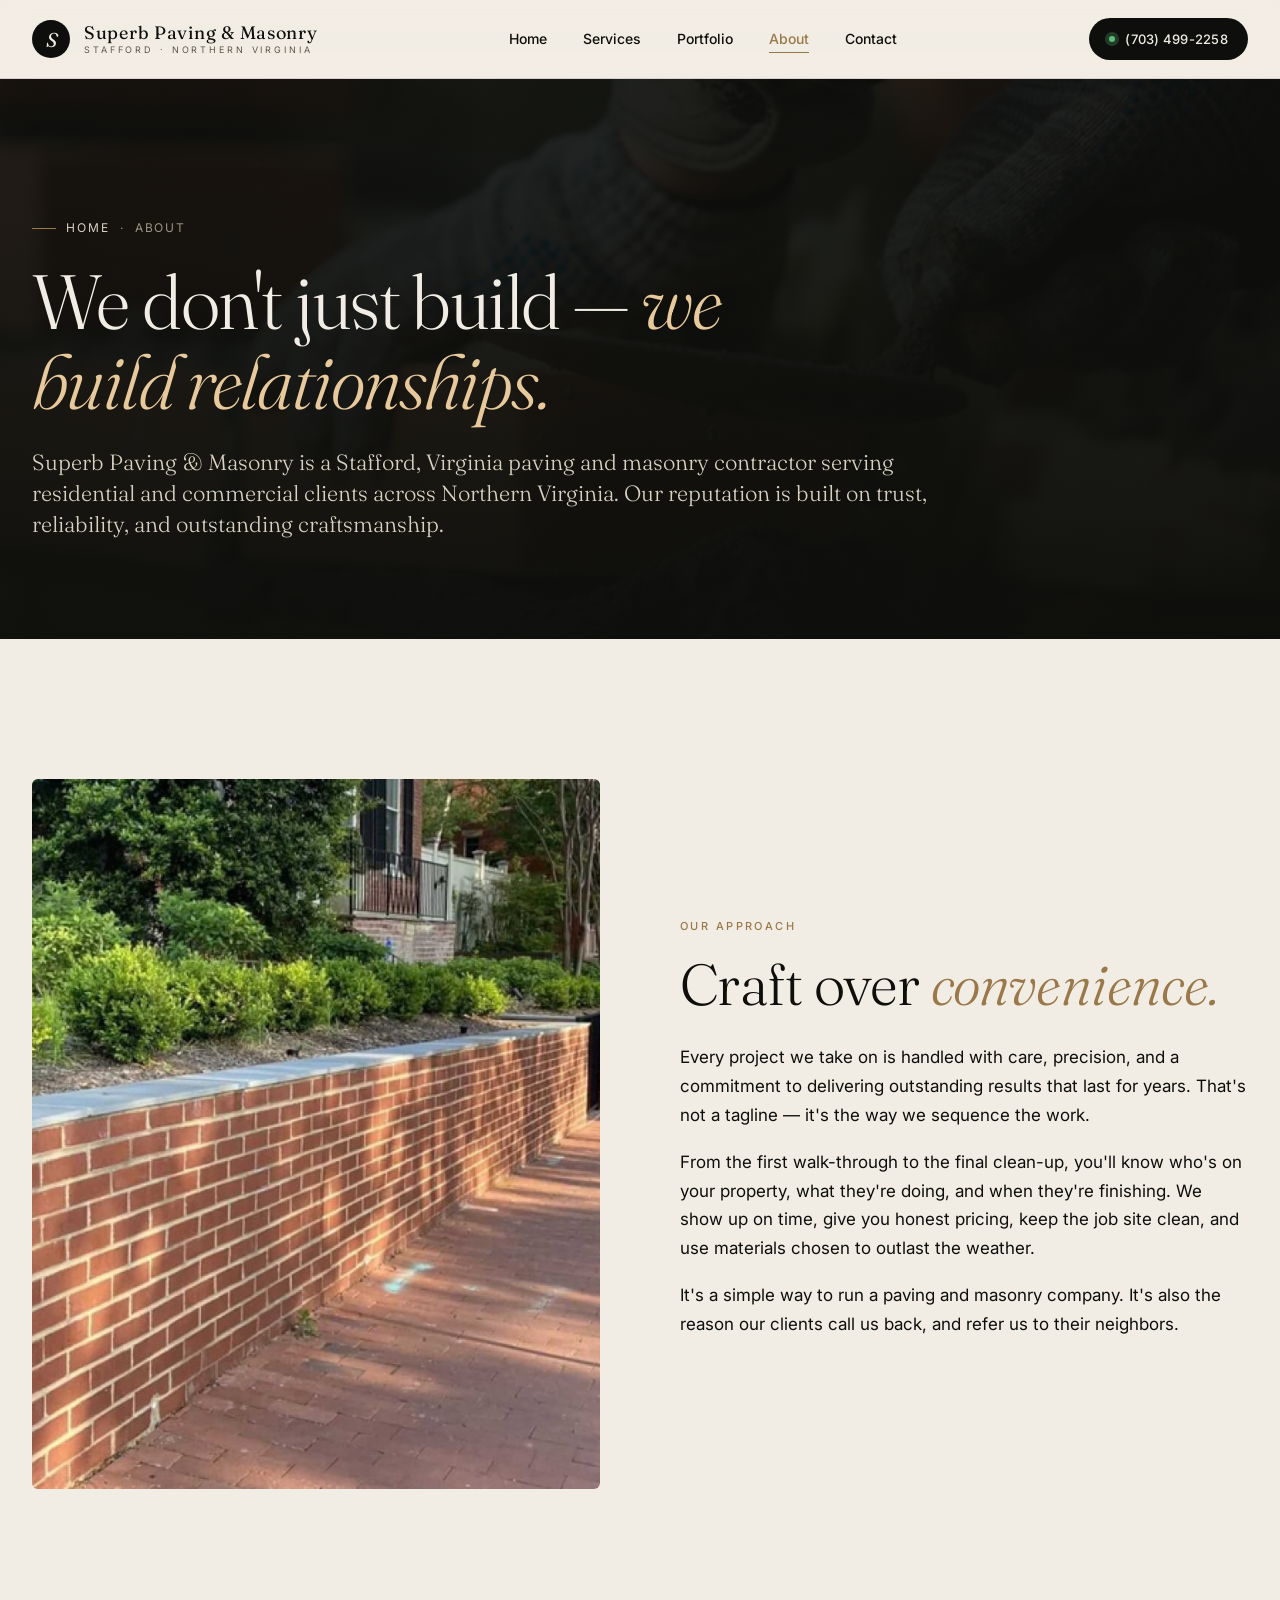
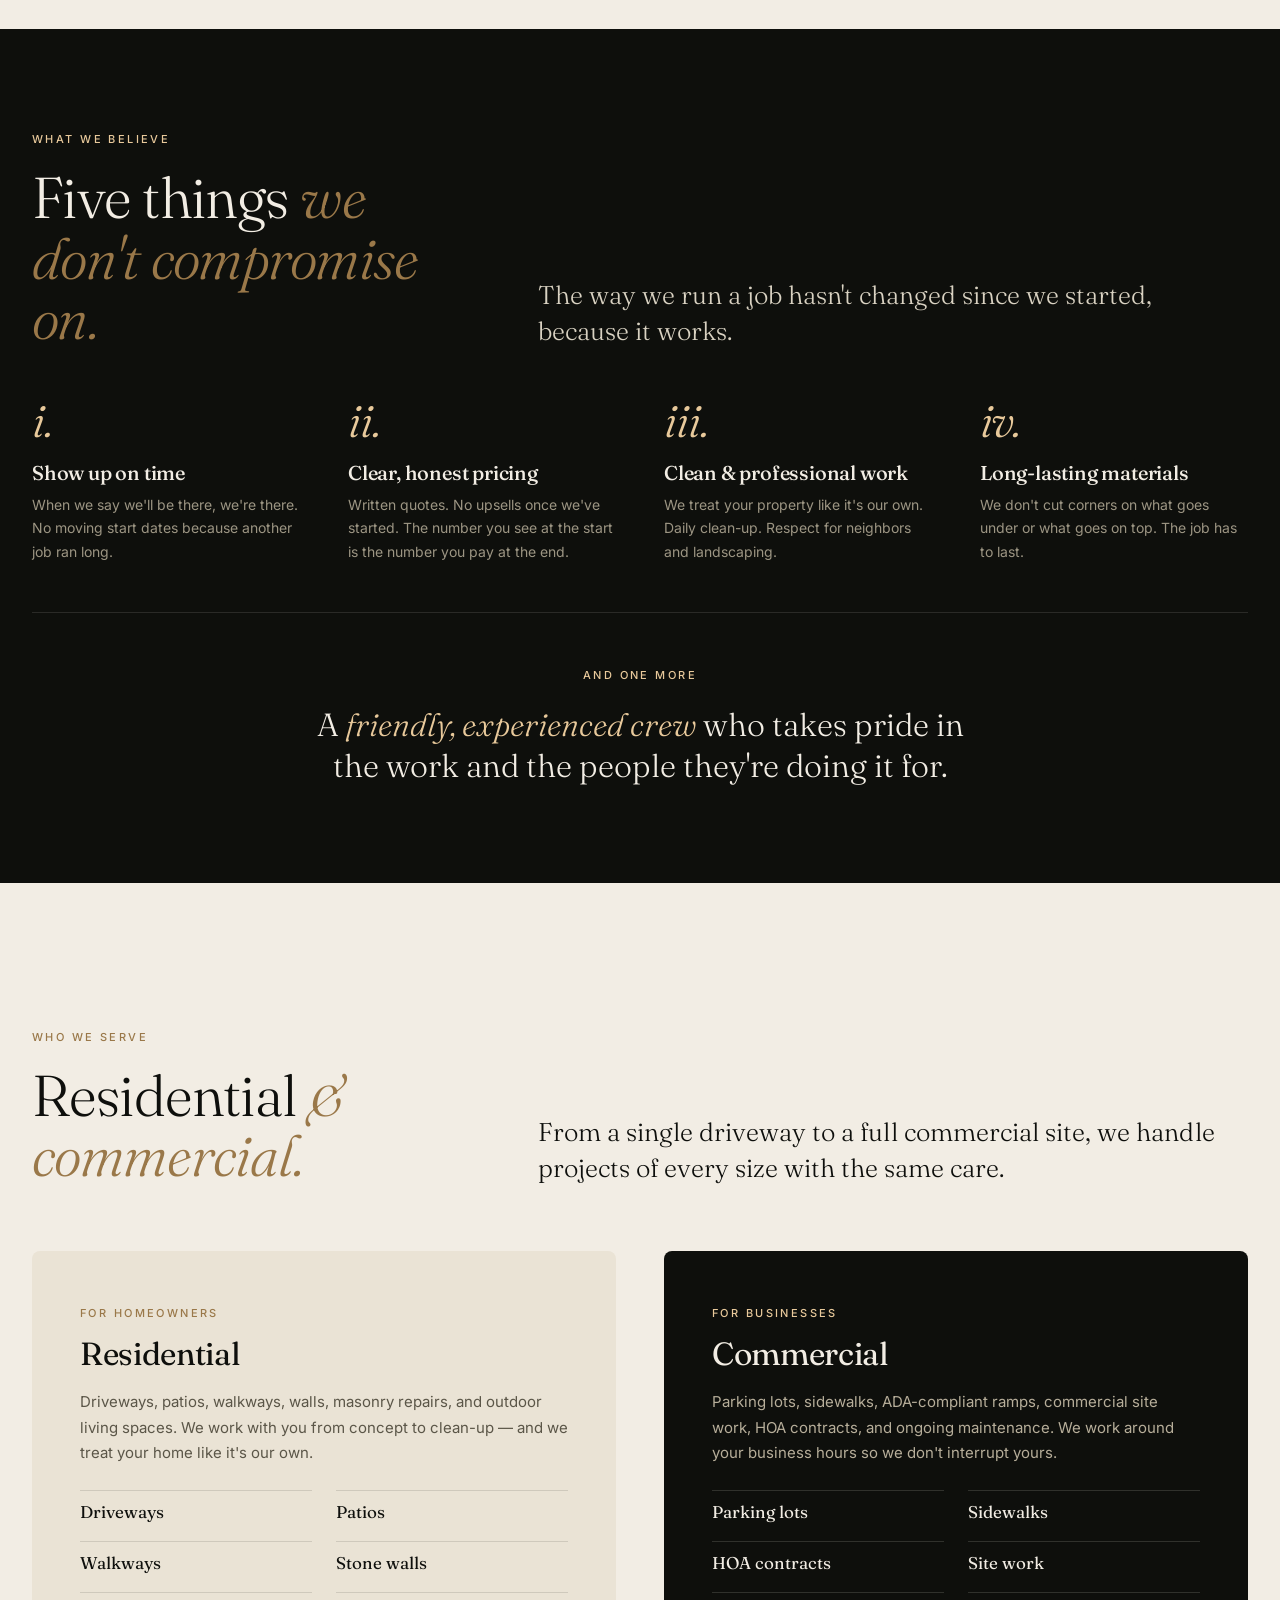
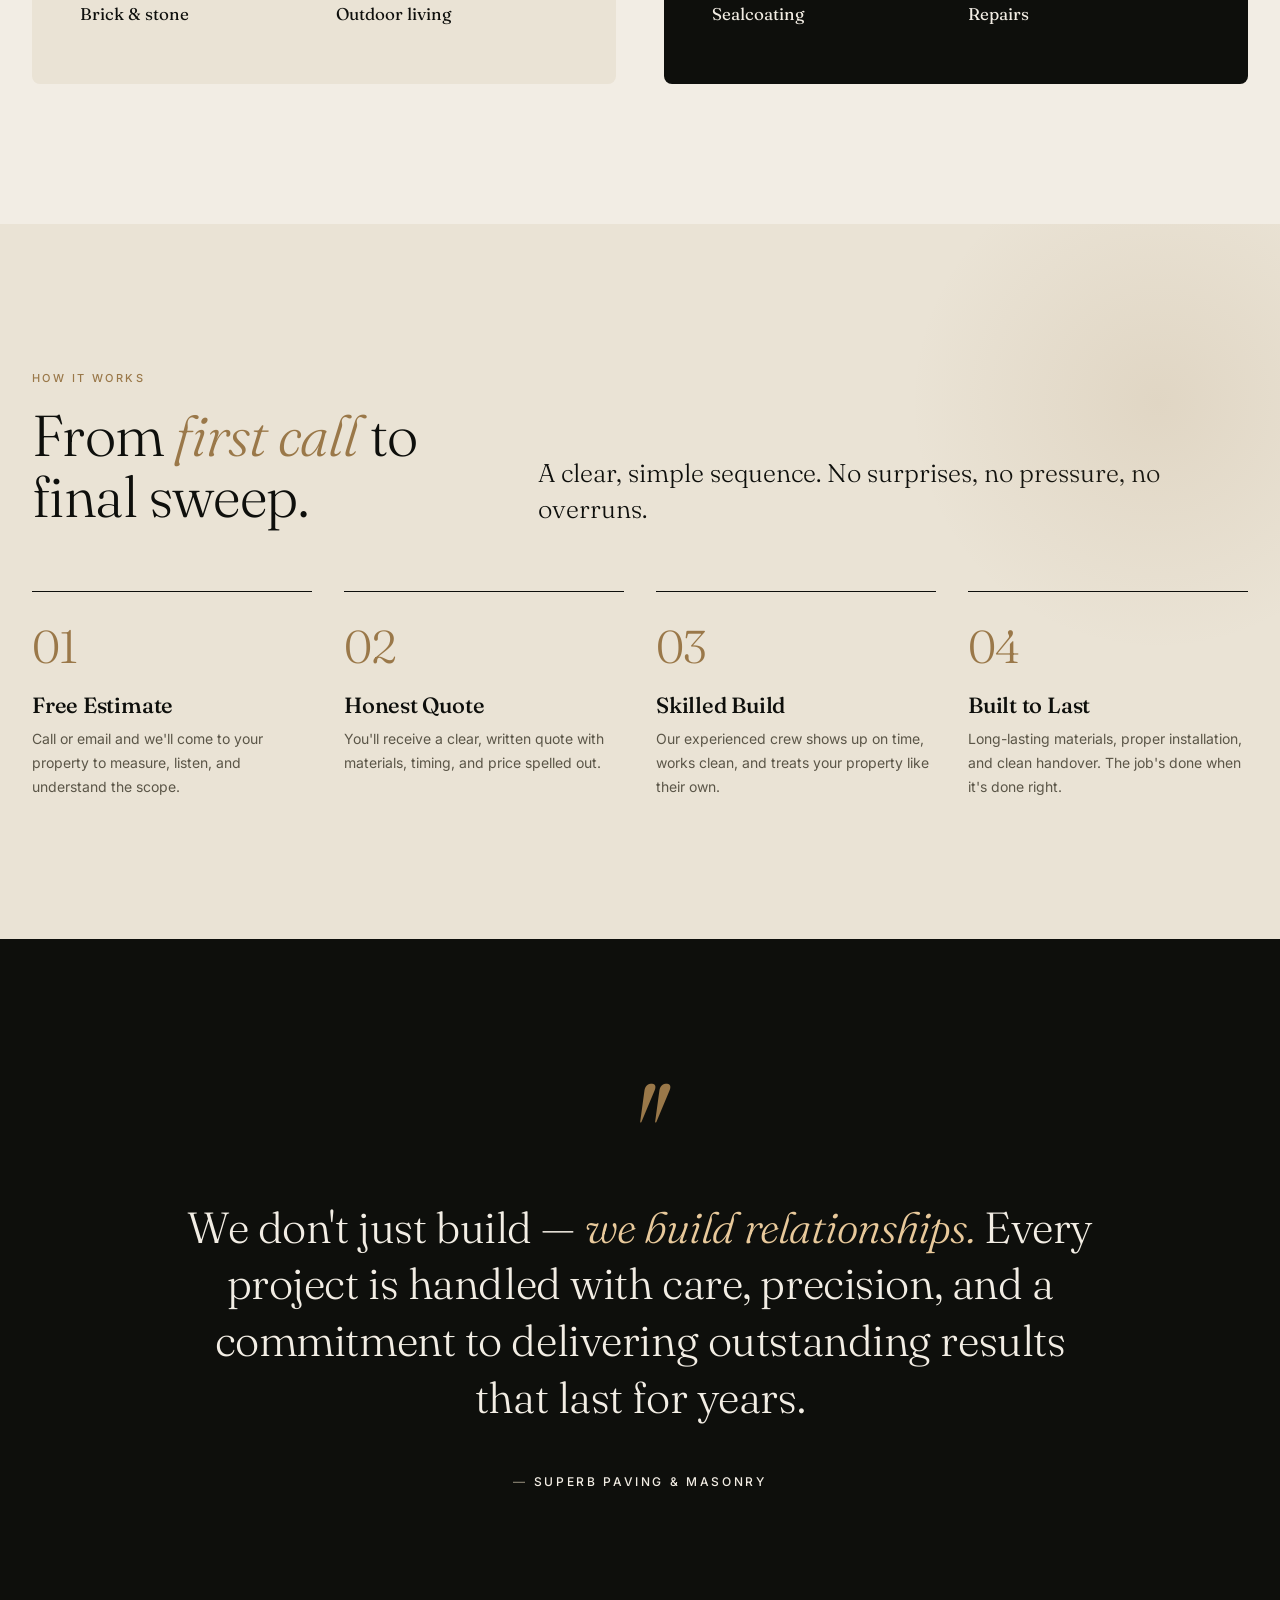
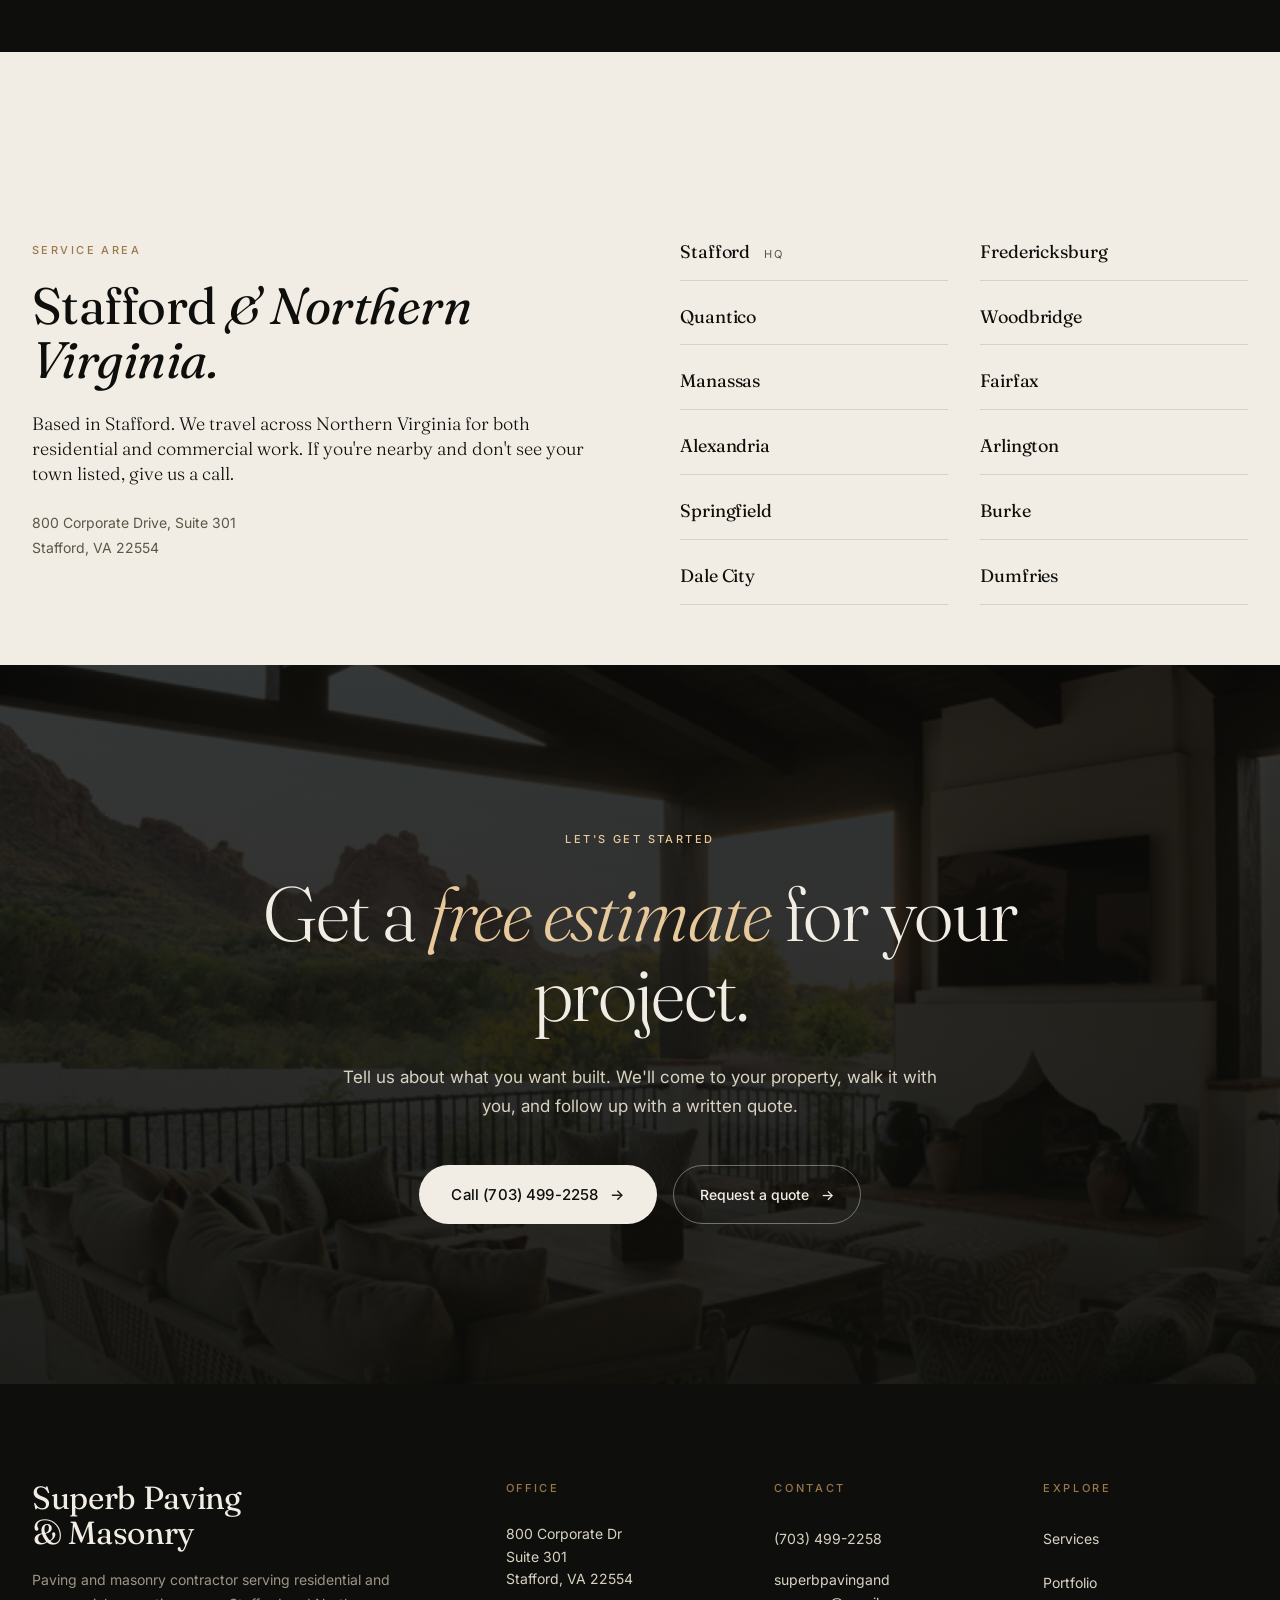
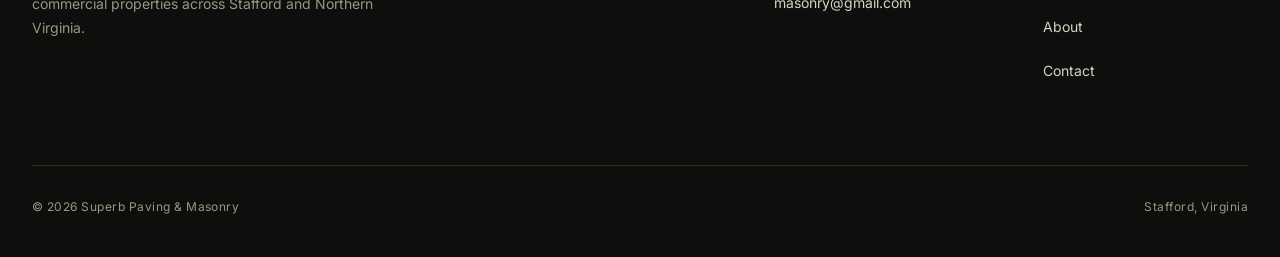
==== about.html @ 519ac2e6 "Initial commit: full Superb Paving & Masonry website Five-page static site for paving and masonry co" ====
<!doctype html>
<html lang="en">
<head>
<meta charset="utf-8" />
<meta name="viewport" content="width=device-width,initial-scale=1" />
<title>About Superb Paving & Masonry | Stafford, VA Contractor</title>
<meta name="description" content="Stafford, Virginia paving and masonry contractor. Family-friendly crew, honest pricing, lasting materials. Serving residential and commercial clients across Northern VA." />
<link rel="preconnect" href="https://fonts.googleapis.com">
<link rel="preconnect" href="https://fonts.gstatic.com" crossorigin>
<link href="https://fonts.googleapis.com/css2?family=Fraunces:opsz,wght@9..144,300;9..144,400;9..144,500;9..144,600;9..144,700&family=Inter:wght@300;400;500;600&display=swap" rel="stylesheet">
<link rel="stylesheet" href="styles.css">
<link rel="canonical" href="https://www.superbpavingmasonry.com/about.html">
<meta property="og:site_name" content="Superb Paving & Masonry">
<meta property="og:locale" content="en_US">
<meta property="og:url" content="https://www.superbpavingmasonry.com/about.html">
<meta property="og:image" content="https://www.superbpavingmasonry.com/img/serv_0003.jpg">
<meta name="twitter:card" content="summary_large_image">
<meta name="twitter:title" content="About Superb Paving & Masonry | Stafford, VA Contractor">
<meta name="twitter:description" content="Stafford, Virginia paving and masonry contractor. Family-friendly crew, honest pricing, lasting materials. Serving residential and commercial clients across Northern VA.">
<meta name="twitter:image" content="https://www.superbpavingmasonry.com/img/serv_0003.jpg">
<meta name="theme-color" content="#0E0F0C">
<meta name="geo.region" content="US-VA">
<meta name="geo.placename" content="Stafford">
<meta name="geo.position" content="38.4221;-77.4083">
<meta name="ICBM" content="38.4221, -77.4083">
<link rel="icon" type="image/svg+xml" href="favicon.svg">
<link rel="apple-touch-icon" href="apple-touch-icon.png">
<script type="application/ld+json">
{
  "@context": "https://schema.org",
  "@type": "GeneralContractor",
  "@id": "https://www.superbpavingmasonry.com/#business",
  "name": "Superb Paving & Masonry",
  "alternateName": "Superb Paving and Masonry",
  "description": "Paving and masonry contractor serving residential and commercial properties across Stafford and Northern Virginia. Specializing in driveways, patios, walkways, brick and stone work, retaining walls, and concrete.",
  "url": "https://www.superbpavingmasonry.com/",
  "telephone": "+1-703-499-2258",
  "email": "superbpavingandmasonry@gmail.com",
  "image": "https://www.superbpavingmasonry.com/img/home.jpg",
  "priceRange": "$$",
  "address": {
    "@type": "PostalAddress",
    "streetAddress": "800 Corporate Drive, Suite 301",
    "addressLocality": "Stafford",
    "addressRegion": "VA",
    "postalCode": "22554",
    "addressCountry": "US"
  },
  "geo": {
    "@type": "GeoCoordinates",
    "latitude": 38.4221,
    "longitude": -77.4083
  },
  "areaServed": [
    {"@type":"City","name":"Stafford","containedInPlace":{"@type":"State","name":"Virginia"}},
    {"@type":"City","name":"Fredericksburg","containedInPlace":{"@type":"State","name":"Virginia"}},
    {"@type":"City","name":"Quantico","containedInPlace":{"@type":"State","name":"Virginia"}},
    {"@type":"City","name":"Woodbridge","containedInPlace":{"@type":"State","name":"Virginia"}},
    {"@type":"City","name":"Manassas","containedInPlace":{"@type":"State","name":"Virginia"}},
    {"@type":"City","name":"Fairfax","containedInPlace":{"@type":"State","name":"Virginia"}},
    {"@type":"City","name":"Alexandria","containedInPlace":{"@type":"State","name":"Virginia"}},
    {"@type":"City","name":"Arlington","containedInPlace":{"@type":"State","name":"Virginia"}},
    {"@type":"City","name":"Springfield","containedInPlace":{"@type":"State","name":"Virginia"}},
    {"@type":"City","name":"Burke","containedInPlace":{"@type":"State","name":"Virginia"}},
    {"@type":"City","name":"Dale City","containedInPlace":{"@type":"State","name":"Virginia"}},
    {"@type":"City","name":"Dumfries","containedInPlace":{"@type":"State","name":"Virginia"}}
  ],
  "openingHoursSpecification": [
    {"@type":"OpeningHoursSpecification","dayOfWeek":["Monday","Tuesday","Wednesday","Thursday","Friday"],"opens":"08:00","closes":"18:00"},
    {"@type":"OpeningHoursSpecification","dayOfWeek":"Saturday","opens":"09:00","closes":"15:00","description":"By appointment"}
  ],
  "hasOfferCatalog": {
    "@type": "OfferCatalog",
    "name": "Paving & Masonry Services",
    "itemListElement": [
      {"@type":"Offer","itemOffered":{"@type":"Service","name":"Driveway Installation","description":"Asphalt and paver driveways for residential and commercial properties."}},
      {"@type":"Offer","itemOffered":{"@type":"Service","name":"Patio Construction","description":"Custom paver and stone patios, outdoor living spaces."}},
      {"@type":"Offer","itemOffered":{"@type":"Service","name":"Walkways & Steps","description":"Paver walkways, flagstone paths, stone steps."}},
      {"@type":"Offer","itemOffered":{"@type":"Service","name":"Brick & Stone Work","description":"Brick facades, natural stone, chimney repair, tuckpointing."}},
      {"@type":"Offer","itemOffered":{"@type":"Service","name":"Retaining Walls","description":"Stone and block retaining walls with proper drainage."}},
      {"@type":"Offer","itemOffered":{"@type":"Service","name":"Concrete Work","description":"Concrete driveways, sidewalks, slabs, foundations."}},
      {"@type":"Offer","itemOffered":{"@type":"Service","name":"Asphalt Paving","description":"Residential and commercial asphalt paving and repair."}},
      {"@type":"Offer","itemOffered":{"@type":"Service","name":"Masonry Repairs","description":"Repointing, restoration, chimney repair."}}
    ]
  }
}
</script>
<script type="application/ld+json">{"@context": "https://schema.org", "@type": "BreadcrumbList", "itemListElement": [{"@type": "ListItem", "position": 1, "name": "Home", "item": "https://www.superbpavingmasonry.com/"}, {"@type": "ListItem", "position": 2, "name": "About", "item": "https://www.superbpavingmasonry.com/about.html"}]}</script>

</head>
<body>

<!-- NAV -->
<header class="nav">
  <div class="nav-inner">
    <a href="index.html" class="brand" aria-label="Home">
      <div class="brand-mark">S</div>
      <div class="brand-name">Superb Paving & Masonry<small>Stafford · Northern Virginia</small></div>
    </a>
    <nav>
      <ul class="nav-links">
        <li><a href="index.html">Home</a></li>
        <li><a href="services.html">Services</a></li>
        <li><a href="portfolio.html">Portfolio</a></li>
        <li><a href="about.html" aria-current="page">About</a></li>
        <li><a href="contact.html">Contact</a></li>
      </ul>
    </nav>
    <a href="tel:7034992258" class="nav-cta"><span class="dot"></span> <span>(703) 499-2258</span></a>
    <button class="nav-toggle" aria-label="Open menu"><span></span></button>
  </div>
</header>

<!-- PAGE HERO -->
<section class="page-hero" style="--bg:url('img/serv_0003.jpg')">
  <div class="container">
    <div class="crumbs"><a href="index.html">Home</a><span>·</span><span>About</span></div>
    <h1>We don't just build — <em>we build relationships.</em></h1>
    <p class="lede">Superb Paving & Masonry is a Stafford, Virginia paving and masonry contractor serving residential and commercial clients across Northern Virginia. Our reputation is built on trust, reliability, and outstanding craftsmanship.</p>
  </div>
</section>

<!-- INTRO -->
<section class="about-intro">
  <div class="container">
    <div class="about-intro-grid">
      <img src="img/serv_0006.jpg" alt="Finished brick walkway and planter wall">
      <div class="reveal">
        <span class="eyebrow">Our approach</span>
        <h2 style="margin-top:18px">Craft over <em>convenience.</em></h2>
        <p>Every project we take on is handled with care, precision, and a commitment to delivering outstanding results that last for years. That's not a tagline — it's the way we sequence the work.</p>
        <p>From the first walk-through to the final clean-up, you'll know who's on your property, what they're doing, and when they're finishing. We show up on time, give you honest pricing, keep the job site clean, and use materials chosen to outlast the weather.</p>
        <p>It's a simple way to run a paving and masonry company. It's also the reason our clients call us back, and refer us to their neighbors.</p>
      </div>
    </div>
  </div>
</section>

<!-- VALUES -->
<section class="values">
  <div class="container">
    <div class="section-head" style="margin-bottom:48px">
      <div>
        <span class="eyebrow" style="color:#E8C99B">What we believe</span>
        <h2 style="margin-top:18px;color:var(--bone)">Five things <em style="color:var(--bronze)">we don't compromise on.</em></h2>
      </div>
      <p class="lede" style="color:#D9D2C2">The way we run a job hasn't changed since we started, because it works.</p>
    </div>
    <div class="values-grid">
      <div class="val reveal"><div class="glyph">i.</div><h4>Show up on time</h4><p>When we say we'll be there, we're there. No moving start dates because another job ran long.</p></div>
      <div class="val reveal"><div class="glyph">ii.</div><h4>Clear, honest pricing</h4><p>Written quotes. No upsells once we've started. The number you see at the start is the number you pay at the end.</p></div>
      <div class="val reveal"><div class="glyph">iii.</div><h4>Clean & professional work</h4><p>We treat your property like it's our own. Daily clean-up. Respect for neighbors and landscaping.</p></div>
      <div class="val reveal"><div class="glyph">iv.</div><h4>Long-lasting materials</h4><p>We don't cut corners on what goes under or what goes on top. The job has to last.</p></div>
    </div>
    <div style="margin-top:48px;padding-top:48px;border-top:1px solid rgba(242,237,228,.12);text-align:center">
      <span class="eyebrow" style="color:#E8C99B">And one more</span>
      <p style="font-family:var(--serif);font-size:clamp(24px,2.6vw,32px);font-weight:300;margin-top:18px;color:var(--bone);max-width:34ch;margin-left:auto;margin-right:auto;line-height:1.3">
        A <em style="color:#E8C99B;font-style:italic">friendly, experienced crew</em> who takes pride in the work and the people they're doing it for.
      </p>
    </div>
  </div>
</section>

<!-- WHO WE SERVE -->
<section class="section">
  <div class="container">
    <div class="section-head">
      <div>
        <span class="eyebrow">Who we serve</span>
        <h2 style="margin-top:18px">Residential <em>& commercial.</em></h2>
      </div>
      <p class="lede">From a single driveway to a full commercial site, we handle projects of every size with the same care.</p>
    </div>

    <div style="display:grid;grid-template-columns:1fr 1fr;gap:48px">

      <div class="reveal" style="background:var(--paper);padding:48px;border-radius:8px">
        <span class="eyebrow">For homeowners</span>
        <h3 style="margin-top:14px;font-size:32px;font-weight:400;font-family:var(--serif)">Residential</h3>
        <p style="margin-top:18px;color:var(--muted);line-height:1.7;font-size:15px">Driveways, patios, walkways, walls, masonry repairs, and outdoor living spaces. We work with you from concept to clean-up — and we treat your home like it's our own.</p>
        <ul style="list-style:none;padding:0;margin-top:24px;display:grid;grid-template-columns:1fr 1fr;gap:8px 24px;font-family:var(--serif);font-size:17px">
          <li style="padding:8px 0;border-top:1px solid var(--rule)">Driveways</li>
          <li style="padding:8px 0;border-top:1px solid var(--rule)">Patios</li>
          <li style="padding:8px 0;border-top:1px solid var(--rule)">Walkways</li>
          <li style="padding:8px 0;border-top:1px solid var(--rule)">Stone walls</li>
          <li style="padding:8px 0;border-top:1px solid var(--rule)">Brick & stone</li>
          <li style="padding:8px 0;border-top:1px solid var(--rule)">Outdoor living</li>
        </ul>
      </div>

      <div class="reveal" style="background:var(--ink);color:var(--bone);padding:48px;border-radius:8px">
        <span class="eyebrow" style="color:#E8C99B">For businesses</span>
        <h3 style="margin-top:14px;font-size:32px;font-weight:400;font-family:var(--serif);color:var(--bone)">Commercial</h3>
        <p style="margin-top:18px;color:#B7AE9A;line-height:1.7;font-size:15px">Parking lots, sidewalks, ADA-compliant ramps, commercial site work, HOA contracts, and ongoing maintenance. We work around your business hours so we don't interrupt yours.</p>
        <ul style="list-style:none;padding:0;margin-top:24px;display:grid;grid-template-columns:1fr 1fr;gap:8px 24px;font-family:var(--serif);font-size:17px;color:var(--bone)">
          <li style="padding:8px 0;border-top:1px solid rgba(242,237,228,.15)">Parking lots</li>
          <li style="padding:8px 0;border-top:1px solid rgba(242,237,228,.15)">Sidewalks</li>
          <li style="padding:8px 0;border-top:1px solid rgba(242,237,228,.15)">HOA contracts</li>
          <li style="padding:8px 0;border-top:1px solid rgba(242,237,228,.15)">Site work</li>
          <li style="padding:8px 0;border-top:1px solid rgba(242,237,228,.15)">Sealcoating</li>
          <li style="padding:8px 0;border-top:1px solid rgba(242,237,228,.15)">Repairs</li>
        </ul>
      </div>
    </div>
  </div>
</section>

<!-- PROCESS -->
<section class="section process">
  <div class="container">
    <div class="section-head">
      <div>
        <span class="eyebrow">How it works</span>
        <h2 style="margin-top:18px">From <em>first call</em> to final sweep.</h2>
      </div>
      <p class="lede">A clear, simple sequence. No surprises, no pressure, no overruns.</p>
    </div>
    <div class="process-grid">
      <div class="step reveal"><div class="n">01</div><h4>Free Estimate</h4><p>Call or email and we'll come to your property to measure, listen, and understand the scope.</p></div>
      <div class="step reveal"><div class="n">02</div><h4>Honest Quote</h4><p>You'll receive a clear, written quote with materials, timing, and price spelled out.</p></div>
      <div class="step reveal"><div class="n">03</div><h4>Skilled Build</h4><p>Our experienced crew shows up on time, works clean, and treats your property like their own.</p></div>
      <div class="step reveal"><div class="n">04</div><h4>Built to Last</h4><p>Long-lasting materials, proper installation, and clean handover. The job's done when it's done right.</p></div>
    </div>
  </div>
</section>

<!-- PROMISE -->
<section class="promise">
  <div class="promise-inner reveal">
    <div class="promise-mark">"</div>
    <q>We don't just build — <em>we build relationships.</em> Every project is handled with care, precision, and a commitment to delivering outstanding results that last for years.</q>
    <div class="promise-cite">— <strong>Superb Paving & Masonry</strong></div>
  </div>
</section>

<!-- SERVICE AREA -->
<section class="section area">
  <div class="container">
    <div class="area-grid">
      <div class="reveal">
        <span class="eyebrow">Service area</span>
        <h2 style="margin-top:18px;font-size:clamp(36px,4vw,56px)">Stafford <em>& Northern Virginia.</em></h2>
        <p class="lede" style="margin-top:24px;font-size:18px">Based in Stafford. We travel across Northern Virginia for both residential and commercial work. If you're nearby and don't see your town listed, give us a call.</p>
        <p style="margin-top:24px;font-size:14px;color:var(--muted);line-height:1.8">800 Corporate Drive, Suite 301<br>Stafford, VA 22554</p>
      </div>
      <div class="reveal">
        <div class="area-list">
          <span>Stafford <small>HQ</small></span>
          <span>Fredericksburg</span>
          <span>Quantico</span>
          <span>Woodbridge</span>
          <span>Manassas</span>
          <span>Fairfax</span>
          <span>Alexandria</span>
          <span>Arlington</span>
          <span>Springfield</span>
          <span>Burke</span>
          <span>Dale City</span>
          <span>Dumfries</span>
        </div>
      </div>
    </div>
  </div>
</section>

<!-- CTA -->
<section class="cta" style="--bg:url('img/serv_0002.jpg')">
  <div class="cta-inner">
    <span class="eyebrow" style="color:#E8C99B">Let's get started</span>
    <h2>Get a <em>free estimate</em> for your project.</h2>
    <p>Tell us about what you want built. We'll come to your property, walk it with you, and follow up with a written quote.</p>
    <div style="display:flex;gap:16px;justify-content:center;flex-wrap:wrap">
      <a href="tel:7034992258" class="btn-primary">Call (703) 499-2258 <span class="arrow">→</span></a>
      <a href="contact.html" class="btn-ghost">Request a quote <span class="arrow">→</span></a>
    </div>
  </div>
</section>

<!-- FOOTER -->
<footer>
  <div class="container">
    <div class="ft-grid">
      <div class="ft-brand">
        <h3>Superb Paving<br>& Masonry</h3>
        <p>Paving and masonry contractor serving residential and commercial properties across Stafford and Northern Virginia.</p>
      </div>
      <div class="ft-col"><h5>Office</h5><p>800 Corporate Dr<br>Suite 301<br>Stafford, VA 22554</p></div>
      <div class="ft-col"><h5>Contact</h5><a href="tel:7034992258">(703) 499-2258</a><a href="mailto:superbpavingandmasonry@gmail.com">superbpavingand<br>masonry@gmail.com</a></div>
      <div class="ft-col"><h5>Explore</h5><a href="services.html">Services</a><a href="portfolio.html">Portfolio</a><a href="about.html">About</a><a href="contact.html">Contact</a></div>
    </div>
    <div class="ft-bottom"><div>© 2026 Superb Paving & Masonry</div><div>Stafford, Virginia</div></div>
  </div>
</footer>

<script>
  document.querySelectorAll('.cta, .page-hero').forEach(el => {
    const m = el.getAttribute('style') && el.getAttribute('style').match(/--bg:\s*url\(['"]?([^'")]+)['"]?\)/);
    if (m && m[1]) {
      el.id = el.id || 'bg-' + Math.random().toString(36).slice(2,8);
      const s = document.createElement('style');
      s.textContent = `#${el.id}::before{background-image:url(${m[1]})}`;
      document.head.appendChild(s);
    }
  });
  // Mark JS as loaded so progressive-enhancement reveal kicks in
  document.documentElement.classList.add('js-loaded');
  // Reveal-on-scroll with generous rootMargin so it fires before the element enters viewport
  const io = new IntersectionObserver((entries) => {
    entries.forEach(e => { if (e.isIntersecting) { e.target.classList.add('in'); io.unobserve(e.target); } });
  }, { threshold: 0, rootMargin: '0px 0px -10% 0px' });
  document.querySelectorAll('.reveal').forEach(el => io.observe(el));
  // Fail-safe: if anything is still hidden 1.5s after load, force it visible
  window.addEventListener('load', () => {
    setTimeout(() => {
      document.querySelectorAll('.reveal:not(.in)').forEach(el => el.classList.add('in'));
    }, 1500);
  });
</script>
</body>
</html>
---- styles.css ----
/* ============================================================
   Superb Paving & Masonry — shared stylesheet
   ============================================================ */

:root{
  --ink:#0E0F0C;
  --ink-2:#1A1B17;
  --bone:#F2EDE4;
  --paper:#EAE3D5;
  --stone:#C9BFAC;
  --bronze:#9A7849;
  --bronze-dk:#6E5631;
  --rule:rgba(14,15,12,.12);
  --muted:#5B5648;
  --serif:"Fraunces","Cormorant Garamond",Georgia,serif;
  --sans:"Inter",-apple-system,BlinkMacSystemFont,"Segoe UI",sans-serif;
}

*{box-sizing:border-box;margin:0;padding:0}
html{scroll-behavior:smooth}
body{
  background:var(--bone);
  color:var(--ink);
  font-family:var(--sans);
  font-weight:400;
  -webkit-font-smoothing:antialiased;
  text-rendering:optimizeLegibility;
  line-height:1.55;
  font-size:16px;
}
img{display:block;max-width:100%;height:auto}
a{color:inherit;text-decoration:none}
button{font:inherit;cursor:pointer;border:none;background:none;color:inherit}
input,select,textarea{font:inherit;color:inherit}

.container{max-width:1360px;margin:0 auto;padding:0 32px}
@media (max-width:680px){.container{padding:0 20px}}

h1,h2,h3,h4{font-family:var(--serif);font-weight:400;letter-spacing:-.01em;line-height:1.05}
.eyebrow{
  font-family:var(--sans);
  text-transform:uppercase;
  letter-spacing:.22em;
  font-size:11px;
  font-weight:500;
  color:var(--bronze);
}
.lede{font-family:var(--serif);font-weight:300;font-size:clamp(20px,2vw,26px);line-height:1.4;color:var(--ink)}

/* ============================================================
   Navigation
   ============================================================ */
.nav{
  position:sticky;top:0;z-index:50;
  background:rgba(242,237,228,.85);
  backdrop-filter:blur(14px);
  -webkit-backdrop-filter:blur(14px);
  border-bottom:1px solid var(--rule);
}
.nav-inner{
  display:flex;align-items:center;justify-content:space-between;
  padding:18px 32px;max-width:1360px;margin:0 auto;
}
.brand{display:flex;align-items:center;gap:14px}
.brand-mark{
  width:38px;height:38px;border-radius:50%;
  background:var(--ink);color:var(--bone);
  display:grid;place-items:center;
  font-family:var(--serif);font-size:20px;font-style:italic;
}
.brand-name{font-family:var(--serif);font-size:18px;letter-spacing:.04em;line-height:1.15}
.brand-name small{
  display:block;font-family:var(--sans);font-size:9px;
  letter-spacing:.32em;text-transform:uppercase;color:var(--muted);margin-top:2px;
}
.nav-links{display:flex;gap:36px;font-size:14px;font-weight:500;list-style:none}
.nav-links a{position:relative;padding:6px 0;transition:color .2s}
.nav-links a:hover,.nav-links a[aria-current="page"]{color:var(--bronze)}
.nav-links a[aria-current="page"]::after{
  content:"";position:absolute;left:0;right:0;bottom:0;
  height:1px;background:var(--bronze);
}
.nav-cta{
  display:inline-flex;align-items:center;gap:10px;
  background:var(--ink);color:var(--bone);
  padding:11px 20px;border-radius:999px;
  font-size:13px;font-weight:500;letter-spacing:.02em;
  transition:transform .2s ease,background .2s ease;
}
.nav-cta:hover{background:var(--bronze-dk);transform:translateY(-1px)}
.nav-cta .dot{width:6px;height:6px;border-radius:50%;background:#5DBE7C;box-shadow:0 0 0 4px rgba(93,190,124,.25)}
.nav-toggle{display:none;width:38px;height:38px;border-radius:8px;align-items:center;justify-content:center}
.nav-toggle span{width:18px;height:1.5px;background:var(--ink);position:relative}
.nav-toggle span::before,.nav-toggle span::after{content:"";position:absolute;left:0;width:18px;height:1.5px;background:var(--ink)}
.nav-toggle span::before{top:-6px}
.nav-toggle span::after{top:6px}
@media (max-width:880px){
  .nav-links{display:none}
  .nav-toggle{display:flex;width:44px;height:44px}
  .nav-inner{padding:14px 20px;gap:8px}
  .nav-cta{padding:12px 16px;min-height:44px;font-size:13px}
  .brand-name{font-size:15px}
  .brand-name small{font-size:8px;letter-spacing:.28em}
  .brand-mark{width:34px;height:34px;font-size:17px}
}
@media (max-width:420px){
  /* On very narrow screens, swap nav phone label to "Call" + the number */
  .brand-name small{display:none}
}

/* ============================================================
   Buttons
   ============================================================ */
.btn-primary{
  display:inline-flex;align-items:center;gap:12px;
  background:var(--bone);color:var(--ink);
  padding:16px 26px;border-radius:999px;
  font-size:14px;font-weight:500;letter-spacing:.01em;
  transition:all .2s ease;
}
.btn-primary:hover{background:#fff;transform:translateY(-1px)}
.btn-dark{
  display:inline-flex;align-items:center;gap:12px;
  background:var(--ink);color:var(--bone);
  padding:16px 26px;border-radius:999px;
  font-size:14px;font-weight:500;letter-spacing:.01em;
  transition:all .2s ease;
}
.btn-dark:hover{background:var(--bronze-dk);transform:translateY(-1px)}
.btn-ghost{
  display:inline-flex;align-items:center;gap:12px;
  border:1px solid rgba(242,237,228,.4);color:var(--bone);
  padding:16px 26px;border-radius:999px;
  font-size:14px;font-weight:500;
  transition:all .2s ease;
}
.btn-ghost:hover{border-color:var(--bone);background:rgba(242,237,228,.05)}
.btn-ghost-dark{
  display:inline-flex;align-items:center;gap:12px;
  border:1px solid var(--rule);color:var(--ink);
  padding:16px 26px;border-radius:999px;
  font-size:14px;font-weight:500;
  transition:all .2s ease;
}
.btn-ghost-dark:hover{border-color:var(--ink);background:rgba(14,15,12,.04)}
.arrow{display:inline-block;transition:transform .2s ease}
.btn-primary:hover .arrow,.btn-dark:hover .arrow,.btn-ghost:hover .arrow,.btn-ghost-dark:hover .arrow{transform:translateX(3px)}

/* ============================================================
   Hero (homepage variant)
   ============================================================ */
.hero{
  position:relative;
  height:min(92vh,860px);
  min-height:620px;
  overflow:hidden;
  color:var(--bone);
  background:#1a1a17;
}
.hero-img{
  position:absolute;inset:0;
  background-size:cover;
  background-position:center;
  background-repeat:no-repeat;
  transform:scale(1.04);
  filter:saturate(.95) contrast(1.05);
}
.hero-grad{
  position:absolute;inset:0;
  background:
    linear-gradient(180deg, rgba(14,15,12,.45) 0%, rgba(14,15,12,.2) 35%, rgba(14,15,12,.9) 100%),
    linear-gradient(90deg, rgba(14,15,12,.6) 0%, rgba(14,15,12,0) 55%);
}
.hero-inner{
  position:relative;z-index:2;
  max-width:1360px;margin:0 auto;padding:0 32px;
  height:100%;display:flex;flex-direction:column;justify-content:flex-end;
  padding-bottom:88px;
}
.hero h1{
  font-size:clamp(38px,7vw,104px);
  font-weight:300;
  max-width:14ch;
  margin:24px 0 28px;
  letter-spacing:-.02em;
  line-height:1.05;
}
@media (max-width:680px){
  .hero{height:auto;min-height:auto;padding:60px 0 40px}
  .hero-inner{padding-bottom:48px}
  .hero h1{font-size:42px;margin:18px 0 22px}
  .hero-meta{gap:24px;padding-top:24px;flex-direction:column;align-items:stretch}
  .hero-meta p{font-size:15px}
  .hero-actions .btn-primary,
  .hero-actions .btn-ghost{justify-content:center}
  .hero-ticker{display:none}
}
.hero h1 em{font-style:italic;font-weight:400;color:#E8C99B}
.hero-meta{
  display:flex;gap:48px;align-items:flex-end;flex-wrap:wrap;
  padding-top:32px;border-top:1px solid rgba(242,237,228,.18);
  max-width:980px;
}
.hero-meta p{max-width:46ch;font-size:15px;color:#D9D2C2;line-height:1.7}
.hero-actions{display:flex;gap:14px;flex-wrap:wrap}

.hero-ticker{
  position:absolute;bottom:0;left:0;right:0;z-index:3;
  border-top:1px solid rgba(242,237,228,.15);
  background:rgba(14,15,12,.4);
  backdrop-filter:blur(8px);
  padding:14px 0;
}
.ticker-inner{
  max-width:1360px;margin:0 auto;padding:0 32px;
  display:flex;justify-content:space-between;gap:32px;flex-wrap:wrap;
  font-size:12px;letter-spacing:.18em;text-transform:uppercase;
  color:#B7AE9A;
}
.ticker-inner span{display:inline-flex;align-items:center;gap:10px}
.ticker-inner span::before{content:"";width:5px;height:5px;border-radius:50%;background:var(--bronze)}

/* ============================================================
   Page hero (interior pages, shorter)
   ============================================================ */
.page-hero{
  position:relative;
  padding:140px 0 100px;
  background:var(--ink);color:var(--bone);
  overflow:hidden;
}
.page-hero::before{
  content:"";position:absolute;inset:0;opacity:.25;
  background-size:cover;background-position:center;
}
.page-hero[data-bg]::before{background-image:var(--bg)}
.page-hero::after{
  content:"";position:absolute;inset:0;
  background:linear-gradient(180deg,rgba(14,15,12,.55),rgba(14,15,12,.95));
}
.page-hero .container{position:relative;z-index:2}
.page-hero h1{
  font-size:clamp(48px,6vw,84px);font-weight:300;
  margin:24px 0 24px;max-width:18ch;letter-spacing:-.02em;
}
.page-hero h1 em{font-style:italic;color:#E8C99B}
.page-hero .lede{color:#D9D2C2;max-width:64ch;font-size:clamp(18px,1.8vw,22px)}
.page-hero .crumbs{
  display:flex;align-items:center;gap:10px;font-size:12px;
  letter-spacing:.16em;text-transform:uppercase;color:#9C9583;
}
.page-hero .crumbs a{color:#D9D2C2}
.page-hero .crumbs a:hover{color:var(--bone)}
.page-hero .crumbs::before{content:"";display:inline-block;width:24px;height:1px;background:var(--bronze)}

/* ============================================================
   Values band
   ============================================================ */
.values{background:var(--ink);color:var(--bone);padding:96px 0}
.values-grid{display:grid;grid-template-columns:repeat(4,1fr);gap:48px}
.val .glyph{font-family:var(--serif);font-size:46px;font-weight:300;color:#E8C99B;line-height:1;font-style:italic;letter-spacing:-.02em}
.val h4{margin-top:18px;font-size:20px;font-weight:500;font-family:var(--serif);color:var(--bone)}
.val p{margin-top:10px;font-size:14px;color:#9C9583;line-height:1.7}
@media (max-width:880px){.values-grid{grid-template-columns:repeat(2,1fr);gap:36px}}

/* ============================================================
   Sections
   ============================================================ */
.section{padding:140px 0}
@media (max-width:780px){.section{padding:88px 0}}
.section-head{
  display:grid;grid-template-columns:1.2fr 2fr;gap:80px;
  align-items:end;margin-bottom:64px;
}
.section-head h2{font-size:clamp(40px,4.5vw,68px);font-weight:300}
.section-head h2 em{font-style:italic;color:var(--bronze)}
@media (max-width:880px){.section-head{grid-template-columns:1fr;gap:24px}}

/* ============================================================
   Services grid (home preview)
   ============================================================ */
.service-grid{display:grid;grid-template-columns:repeat(12,1fr);gap:28px}
.svc{
  grid-column:span 4;
  background:var(--ink);color:var(--bone);
  border-radius:6px;overflow:hidden;position:relative;
  transition:transform .4s ease;display:block;
}
.svc:hover{transform:translateY(-4px)}
.svc:nth-child(1){grid-column:span 6}
.svc:nth-child(2){grid-column:span 6}
.svc:nth-child(3){grid-column:span 4}
.svc:nth-child(4){grid-column:span 4}
.svc:nth-child(5){grid-column:span 4}
@media (max-width:880px){.svc, .svc:nth-child(n){grid-column:span 12}}
.svc-img{aspect-ratio:16/10;overflow:hidden}
.svc-img img{width:100%;height:100%;object-fit:cover;transition:transform .8s ease;filter:saturate(.95)}
.svc:hover .svc-img img{transform:scale(1.06)}
.svc-body{padding:32px 32px 36px;display:flex;justify-content:space-between;align-items:end;gap:24px}
.svc-body h3{font-size:28px;font-weight:400;letter-spacing:-.01em}
.svc-body .num{display:block;font-family:var(--sans);font-size:11px;letter-spacing:.22em;color:var(--bronze);margin-bottom:14px;font-weight:500}
.svc-body p{font-size:14px;color:#B7AE9A;max-width:38ch;line-height:1.6;margin-top:10px}
.svc-arrow{width:46px;height:46px;border-radius:50%;border:1px solid rgba(242,237,228,.3);display:grid;place-items:center;flex-shrink:0;transition:all .3s ease}
.svc:hover .svc-arrow{background:var(--bronze);border-color:var(--bronze);transform:rotate(-45deg)}

/* ============================================================
   Process
   ============================================================ */
.process{background:var(--paper);position:relative;overflow:hidden}
.process::before{
  content:"";position:absolute;top:-10%;right:-10%;
  width:500px;height:500px;border-radius:50%;
  background:radial-gradient(circle, rgba(154,120,73,.12), transparent 70%);
  pointer-events:none;
}
.process-grid{display:grid;grid-template-columns:repeat(4,1fr);gap:32px;position:relative;z-index:1}
.step{padding-top:32px;border-top:1px solid var(--ink)}
.step .n{font-family:var(--serif);font-size:46px;font-weight:300;color:var(--bronze);line-height:1;letter-spacing:-.02em}
.step h4{font-size:22px;font-weight:500;margin:24px 0 10px;font-family:var(--serif)}
.step p{font-size:14px;color:var(--muted);line-height:1.7}
@media (max-width:880px){.process-grid{grid-template-columns:1fr 1fr;gap:28px}}
@media (max-width:560px){.process-grid{grid-template-columns:1fr}}

/* ============================================================
   Portfolio grid
   ============================================================ */
.pf-grid{display:grid;grid-template-columns:repeat(12,1fr);gap:18px}
.pf-item{position:relative;overflow:hidden;border-radius:4px;background:var(--ink);display:block}
.pf-item img{width:100%;height:100%;object-fit:cover;transition:transform .9s ease;filter:saturate(.95)}
.pf-item:hover img{transform:scale(1.04)}
.pf-item .cap{position:absolute;left:24px;bottom:20px;color:var(--bone);z-index:2}
.pf-item .cap .t{font-family:var(--serif);font-size:20px;font-weight:400;letter-spacing:-.005em}
.pf-item .cap .s{font-size:10px;letter-spacing:.22em;text-transform:uppercase;color:#D9D2C2;margin-top:6px}
.pf-item::after{content:"";position:absolute;inset:0;background:linear-gradient(180deg,transparent 45%,rgba(14,15,12,.7));z-index:1;pointer-events:none}
/* Home preview layout */
.pf-1{grid-column:span 7;aspect-ratio:4/3}
.pf-2{grid-column:span 5;aspect-ratio:4/3}
.pf-3{grid-column:span 4;aspect-ratio:1}
.pf-4{grid-column:span 4;aspect-ratio:1}
.pf-5{grid-column:span 4;aspect-ratio:1}
.pf-6{grid-column:span 5;aspect-ratio:4/3}
.pf-7{grid-column:span 7;aspect-ratio:4/3}
/* Full portfolio page (4-column with mixed sizes) */
.pf-row{display:grid;grid-template-columns:repeat(12,1fr);gap:18px;margin-bottom:18px}
.pf-half{grid-column:span 6;aspect-ratio:4/3}
.pf-third{grid-column:span 4;aspect-ratio:1}
.pf-twothird{grid-column:span 8;aspect-ratio:16/9}
@media (max-width:880px){
  .pf-grid > *, .pf-row > *{grid-column:span 12 !important;aspect-ratio:4/3 !important}
}

/* Portfolio filter chips */
.pf-filter{display:flex;gap:10px;flex-wrap:wrap;margin-bottom:48px}
.pf-chip{
  padding:10px 18px;border-radius:999px;border:1px solid var(--rule);
  font-size:13px;letter-spacing:.04em;font-weight:500;
  background:transparent;color:var(--ink);transition:all .2s;
}
.pf-chip:hover{border-color:var(--ink)}
.pf-chip.active{background:var(--ink);color:var(--bone);border-color:var(--ink)}

/* ============================================================
   Promise/quote bar
   ============================================================ */
.promise{background:var(--ink);color:var(--bone);padding:160px 0;position:relative}
.promise-inner{max-width:980px;margin:0 auto;text-align:center;padding:0 32px}
.promise-mark{font-family:var(--serif);font-size:120px;color:var(--bronze);line-height:.6;margin-bottom:28px;font-style:italic}
.promise q{
  quotes:none;font-family:var(--serif);font-weight:300;
  font-size:clamp(28px,3.4vw,46px);line-height:1.3;letter-spacing:-.01em;display:block;
}
.promise q em{color:#E8C99B;font-style:italic}
.promise-cite{margin-top:48px;font-size:12px;letter-spacing:.22em;text-transform:uppercase;color:#9C9583}
.promise-cite strong{color:var(--bone);font-weight:500}

/* ============================================================
   Craft section (image + list)
   ============================================================ */
.craft{background:var(--paper)}
.craft-grid{display:grid;grid-template-columns:1.1fr 1fr;gap:80px;align-items:center}
.craft-grid img{border-radius:6px;aspect-ratio:4/5;object-fit:cover;width:100%}
.craft-list{list-style:none;padding:0}
.craft-list li{display:grid;grid-template-columns:80px 1fr;gap:24px;align-items:start;padding:24px 0;border-bottom:1px solid var(--rule)}
.craft-list li:last-child{border-bottom:none}
.craft-list .lbl{font-family:var(--serif);font-style:italic;color:var(--bronze);font-size:18px}
.craft-list h4{font-size:20px;font-weight:500;font-family:var(--serif);margin-bottom:6px}
.craft-list p{font-size:14px;color:var(--muted);line-height:1.65;max-width:46ch}
@media (max-width:880px){.craft-grid{grid-template-columns:1fr;gap:48px}}

/* ============================================================
   Service area
   ============================================================ */
.area{background:var(--bone);padding-bottom:60px}
.area-grid{display:grid;grid-template-columns:1fr 1fr;gap:80px;align-items:center}
.area-list{display:grid;grid-template-columns:1fr 1fr;gap:8px 32px;margin-top:32px}
.area-list span{
  padding:14px 0;border-bottom:1px solid var(--rule);
  font-family:var(--serif);font-size:18px;letter-spacing:-.005em;
}
.area-list span small{font-family:var(--sans);font-size:11px;letter-spacing:.18em;text-transform:uppercase;color:var(--muted);margin-left:10px}
@media (max-width:880px){.area-grid{grid-template-columns:1fr;gap:36px}}

/* ============================================================
   CTA band
   ============================================================ */
.cta{position:relative;overflow:hidden;color:var(--bone)}
.cta-inner{position:relative;z-index:2;padding:160px 32px;max-width:1360px;margin:0 auto;text-align:center}
.cta::before{
  content:"";position:absolute;inset:0;z-index:0;
  background-size:cover;background-position:center;
  filter:brightness(.4) saturate(.85);
}
.cta::after{content:"";position:absolute;inset:0;z-index:1;background:linear-gradient(180deg,rgba(14,15,12,.5),rgba(14,15,12,.78))}
.cta h2{font-size:clamp(44px,6vw,88px);font-weight:300;max-width:20ch;margin:24px auto 28px;letter-spacing:-.02em}
.cta h2 em{font-style:italic;color:#E8C99B}
.cta p{max-width:54ch;margin:0 auto 44px;color:#D9D2C2;font-size:17px;line-height:1.7}
.cta .btn-primary{padding:18px 32px;font-size:15px}

/* ============================================================
   Service detail blocks (services page)
   ============================================================ */
.svc-detail{padding:120px 0;border-bottom:1px solid var(--rule)}
.svc-detail:last-child{border-bottom:none}
.svc-detail-grid{display:grid;grid-template-columns:1fr 1.1fr;gap:80px;align-items:center}
.svc-detail:nth-child(even) .svc-detail-grid{direction:rtl}
.svc-detail:nth-child(even) .svc-detail-grid > *{direction:ltr}
.svc-detail img{width:100%;aspect-ratio:4/3;object-fit:cover;border-radius:6px}
.svc-detail .num{font-family:var(--sans);font-size:11px;letter-spacing:.22em;color:var(--bronze);font-weight:500}
.svc-detail h2{font-size:clamp(36px,4vw,56px);font-weight:300;margin:18px 0 24px;letter-spacing:-.015em}
.svc-detail h2 em{font-style:italic;color:var(--bronze)}
.svc-detail .desc{font-family:var(--serif);font-weight:300;font-size:20px;line-height:1.55;color:var(--ink);margin-bottom:28px}
.svc-detail ul{list-style:none;padding:0;display:grid;grid-template-columns:1fr 1fr;gap:8px 24px;margin-top:8px}
.svc-detail ul li{
  padding:10px 0;font-size:14px;color:var(--muted);
  display:flex;align-items:start;gap:10px;border-top:1px solid var(--rule);
}
.svc-detail ul li::before{content:"—";color:var(--bronze);flex-shrink:0}
@media (max-width:880px){
  .svc-detail{padding:80px 0}
  .svc-detail-grid{grid-template-columns:1fr;gap:36px;direction:ltr !important}
  .svc-detail ul{grid-template-columns:1fr}
}

/* ============================================================
   About page sections
   ============================================================ */
.about-intro{padding:140px 0;background:var(--bone)}
.about-intro-grid{display:grid;grid-template-columns:1fr 1fr;gap:80px;align-items:center}
.about-intro h2{font-size:clamp(40px,4.5vw,64px);font-weight:300;margin-bottom:28px}
.about-intro h2 em{font-style:italic;color:var(--bronze)}
.about-intro p{font-size:17px;line-height:1.7;color:var(--ink);margin-bottom:18px;max-width:52ch}
.about-intro img{width:100%;aspect-ratio:4/5;object-fit:cover;border-radius:6px}
@media (max-width:880px){.about-intro-grid{grid-template-columns:1fr;gap:48px}.about-intro{padding:88px 0}}

/* ============================================================
   Contact page
   ============================================================ */
.contact-grid{display:grid;grid-template-columns:1.2fr 1fr;gap:80px;align-items:start;padding:120px 0}
.contact-info h2{font-size:clamp(36px,4vw,56px);font-weight:300;margin-bottom:24px}
.contact-info h2 em{font-style:italic;color:var(--bronze)}
.contact-info .lede{margin-bottom:48px}
.contact-block{padding:24px 0;border-top:1px solid var(--rule)}
.contact-block:last-child{border-bottom:1px solid var(--rule)}
.contact-block h5{font-size:11px;letter-spacing:.24em;text-transform:uppercase;color:var(--bronze);margin-bottom:10px;font-weight:500}
.contact-block p, .contact-block a{font-family:var(--serif);font-size:22px;letter-spacing:-.005em;display:block;line-height:1.4}
.contact-block a:hover{color:var(--bronze)}
.contact-block small{font-family:var(--sans);font-size:13px;color:var(--muted);display:block;margin-top:6px;letter-spacing:0;text-transform:none}

.form-card{
  background:var(--ink);color:var(--bone);
  padding:48px;border-radius:8px;
}
.form-card h3{font-family:var(--serif);font-size:30px;font-weight:400;margin-bottom:8px;color:var(--bone)}
.form-card .sub{color:#9C9583;font-size:14px;margin-bottom:32px}
.field{margin-bottom:20px}
.field label{
  display:block;font-size:11px;letter-spacing:.18em;text-transform:uppercase;
  color:var(--bronze);margin-bottom:8px;font-weight:500;
}
.field input,.field select,.field textarea{
  width:100%;background:transparent;
  border:none;border-bottom:1px solid rgba(242,237,228,.25);
  padding:10px 0;color:var(--bone);font-size:15px;
  font-family:var(--sans);transition:border-color .2s;
}
.field input::placeholder,.field textarea::placeholder{color:#5B5648}
.field input:focus,.field select:focus,.field textarea:focus{
  outline:none;border-bottom-color:var(--bronze);
}
.field select{appearance:none;background:url("data:image/svg+xml,%3Csvg width='12' height='8' viewBox='0 0 12 8' xmlns='http://www.w3.org/2000/svg'%3E%3Cpath d='M1 1l5 5 5-5' stroke='%239A7849' stroke-width='1.5' fill='none'/%3E%3C/svg%3E") no-repeat right 4px center}
.field select option{background:var(--ink);color:var(--bone)}
.field textarea{resize:vertical;min-height:120px}
.form-card .submit{
  width:100%;margin-top:16px;padding:18px;
  background:var(--bone);color:var(--ink);
  border-radius:999px;font-size:14px;font-weight:500;letter-spacing:.02em;
  transition:all .2s;
}
.form-card .submit:hover{background:#fff;transform:translateY(-1px)}
.form-card .footnote{font-size:12px;color:#5B5648;margin-top:20px;line-height:1.6}
@media (max-width:880px){.contact-grid{grid-template-columns:1fr;gap:48px;padding:80px 0}.form-card{padding:32px}}

/* ============================================================
   Footer
   ============================================================ */
footer{background:var(--ink);color:var(--bone);padding:96px 0 40px}
.ft-grid{display:grid;grid-template-columns:2fr 1fr 1fr 1fr;gap:64px;margin-bottom:72px}
.ft-brand h3{font-family:var(--serif);font-size:32px;font-weight:400;letter-spacing:-.01em;line-height:1.1}
.ft-brand p{margin-top:18px;color:#9C9583;max-width:42ch;font-size:14px;line-height:1.7}
.ft-col h5{font-size:11px;letter-spacing:.24em;text-transform:uppercase;color:var(--bronze);margin-bottom:20px;font-weight:500;font-family:var(--sans)}
.ft-col a, .ft-col p{display:block;color:#D9D2C2;font-size:14px;line-height:1.6;transition:color .2s}
.ft-col a{padding:8px 0;min-height:44px;display:flex;align-items:center}
.ft-col p{padding:6px 0}
.ft-col a:hover{color:var(--bone)}
.ft-bottom{
  border-top:1px solid rgba(242,237,228,.12);padding-top:32px;
  display:flex;justify-content:space-between;align-items:center;
  font-size:12px;color:#9C9583;letter-spacing:.04em;flex-wrap:wrap;gap:16px;
}
@media (max-width:880px){.ft-grid{grid-template-columns:1fr 1fr;gap:40px}}
@media (max-width:560px){.ft-grid{grid-template-columns:1fr}}

/* ============================================================
   Content is visible by default. No reveal-on-scroll gating.
   ============================================================ */
.reveal{opacity:1;transform:none}
@media (prefers-reduced-motion: reduce){
  *{animation:none !important;transition:none !important}
}
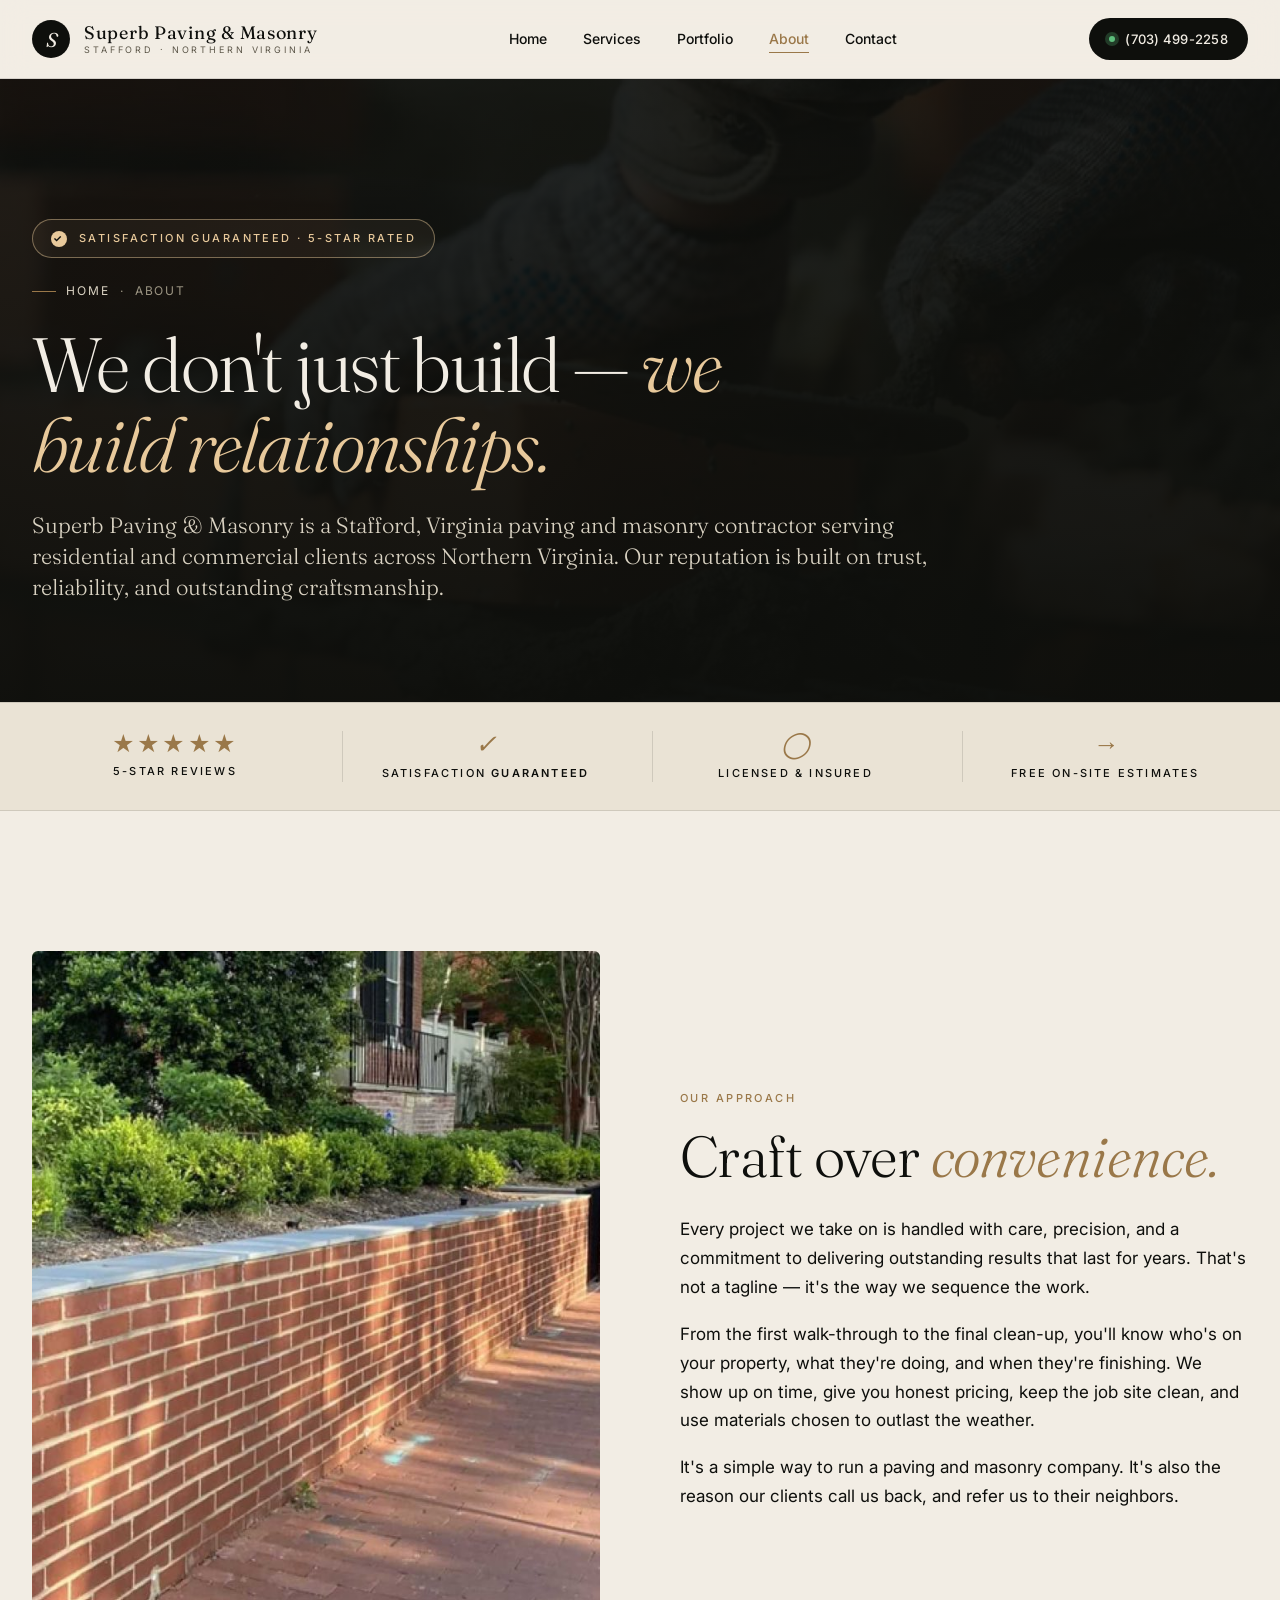
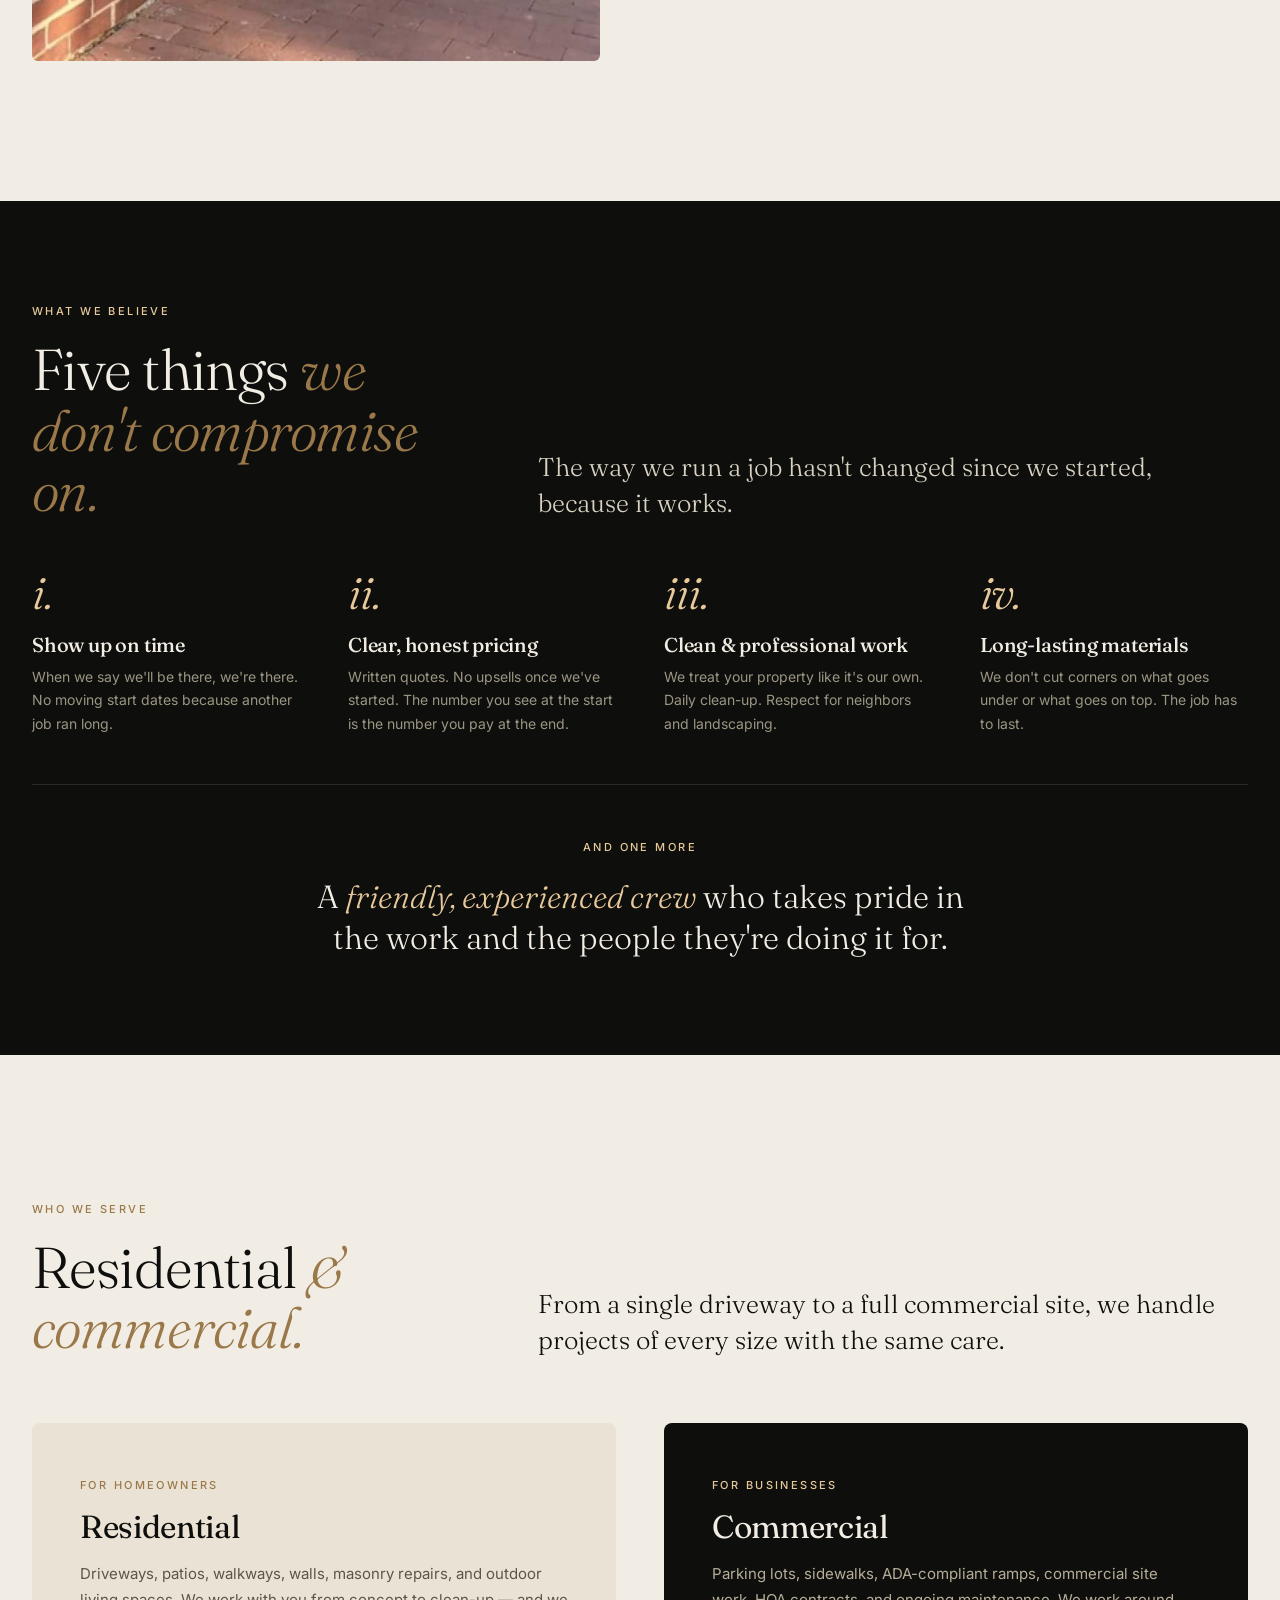
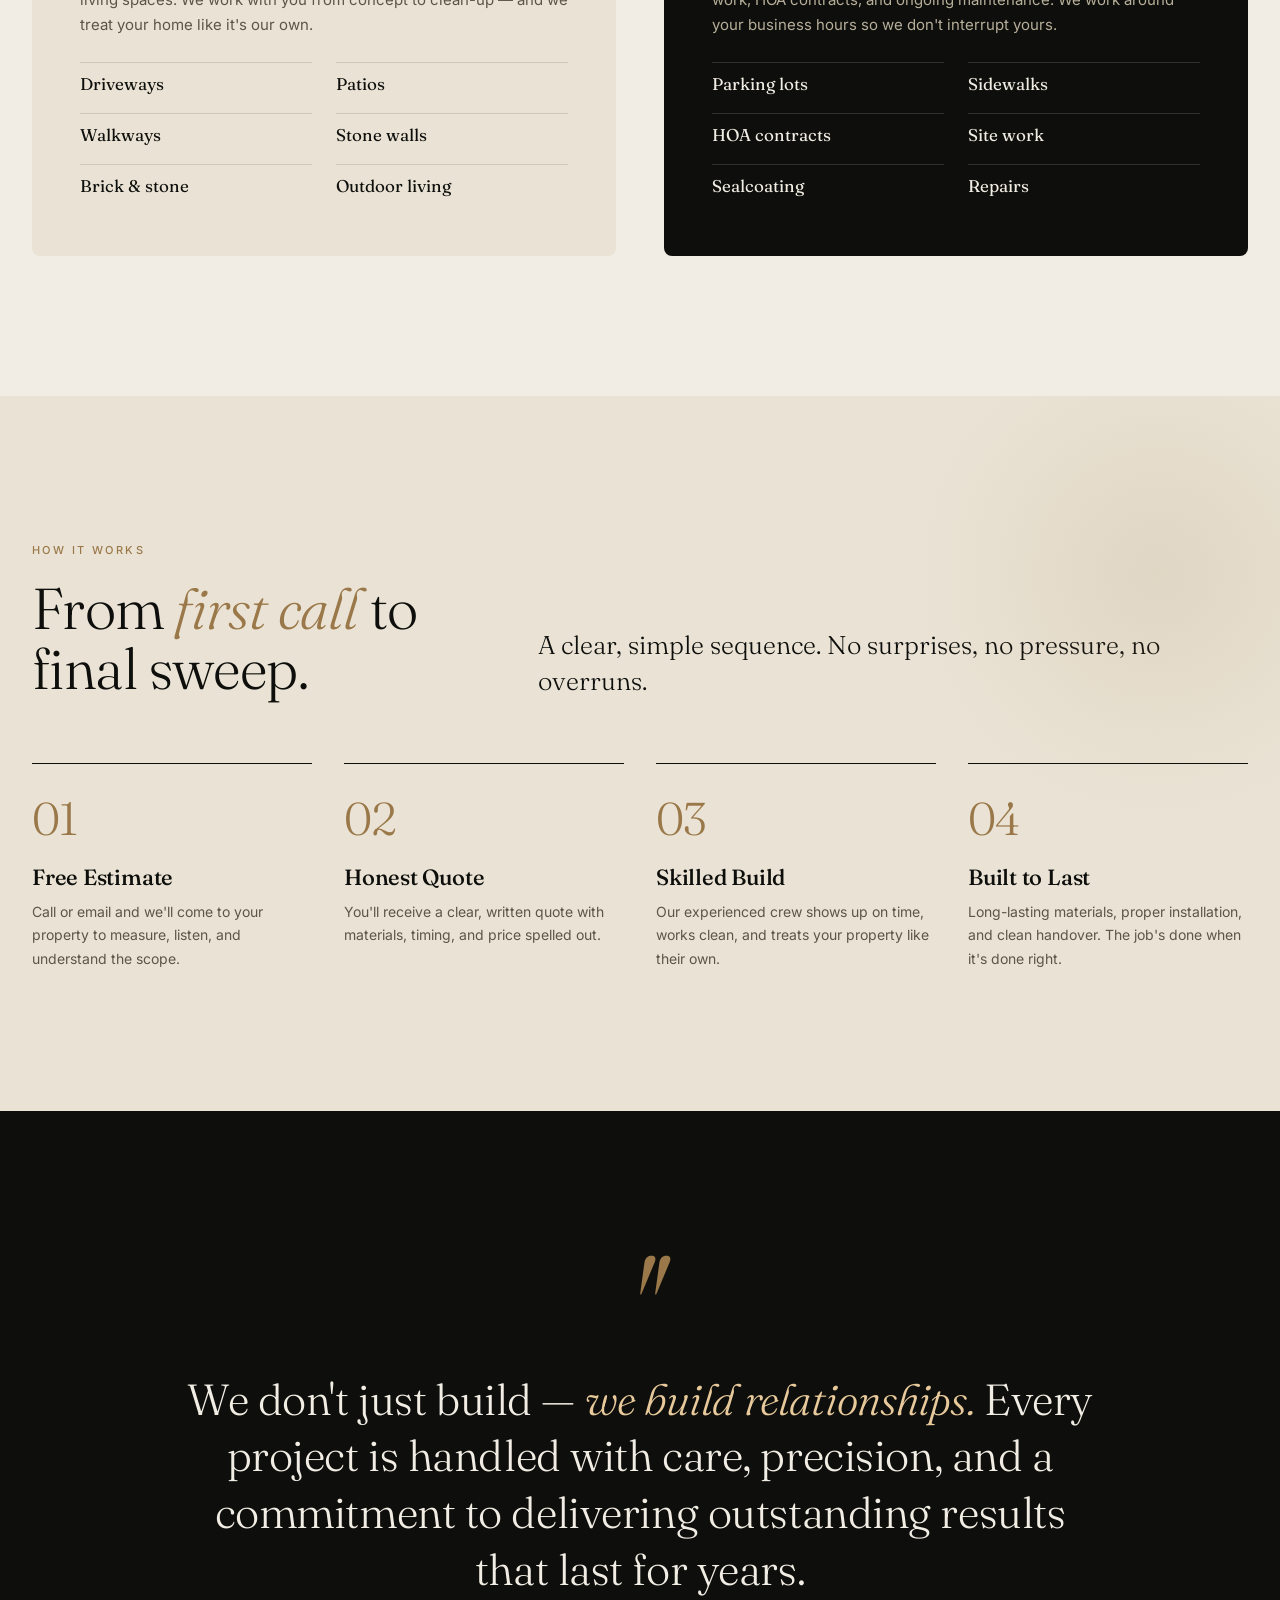
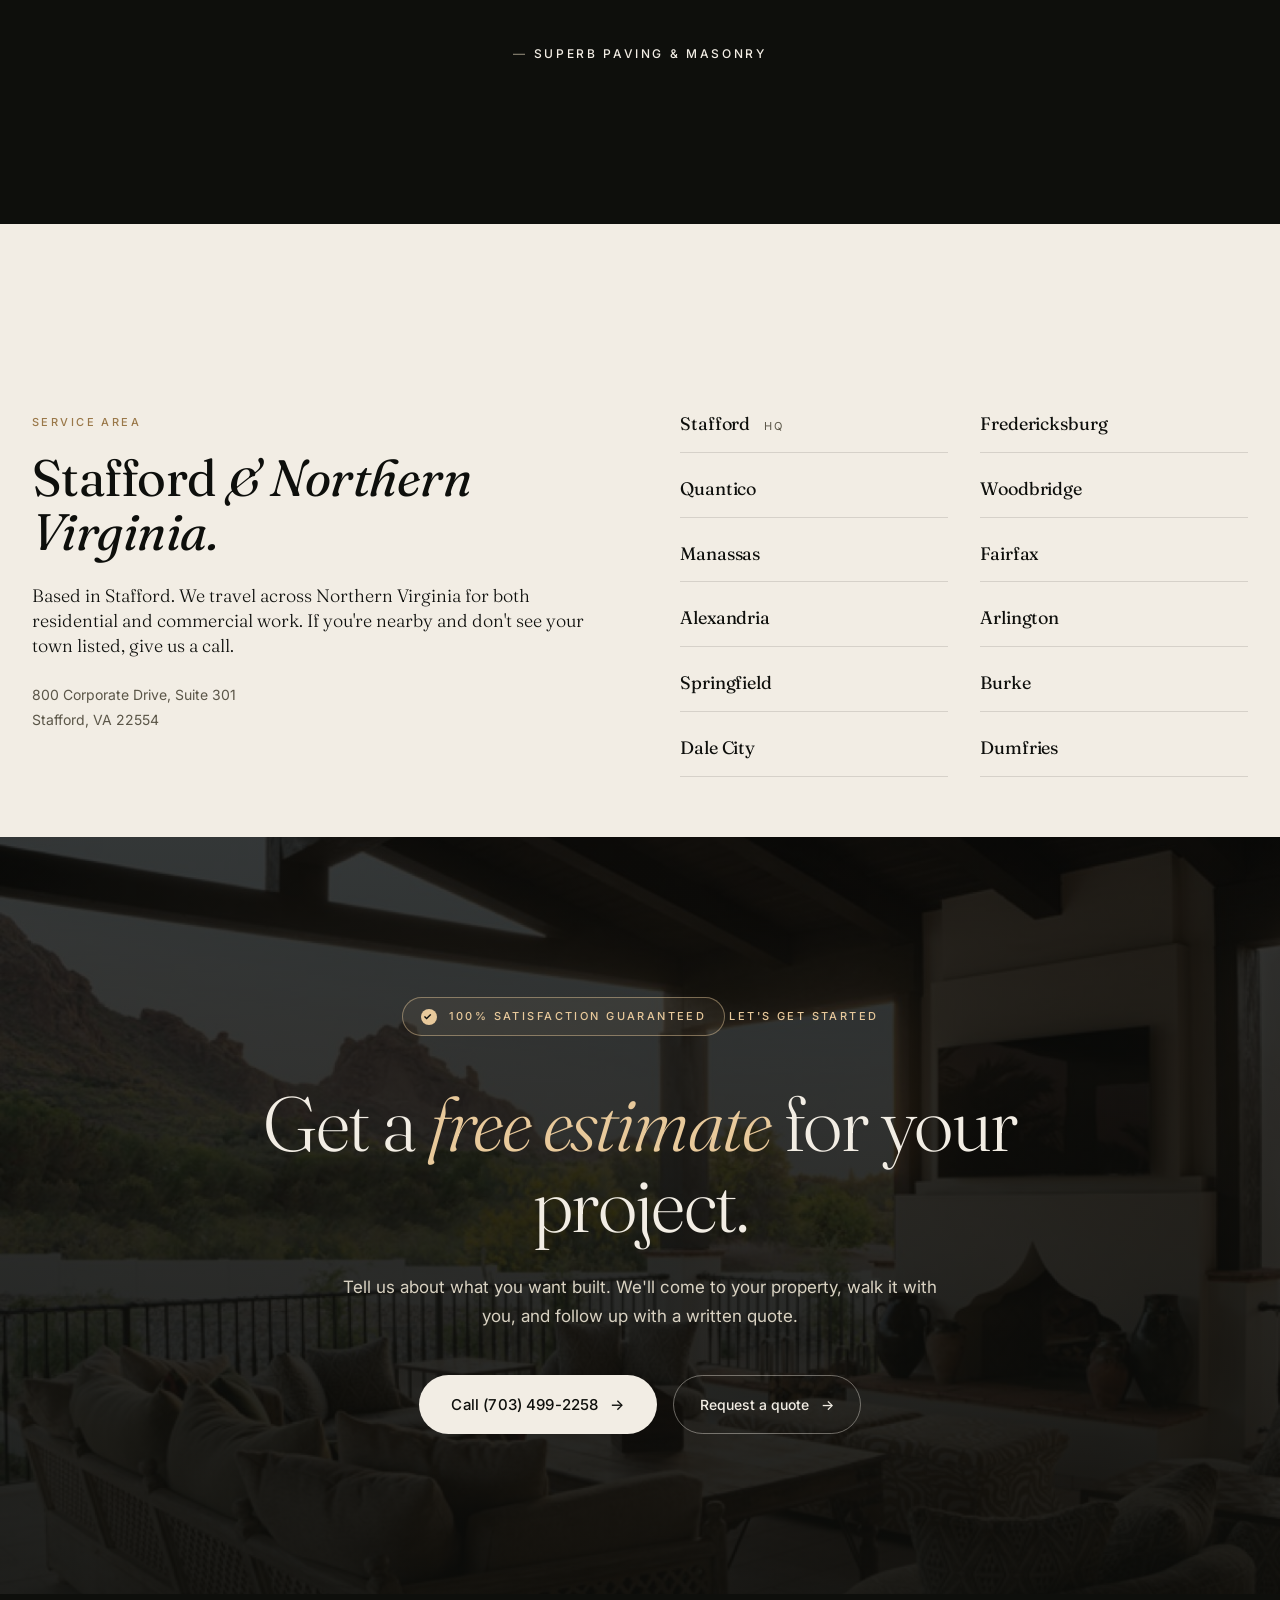
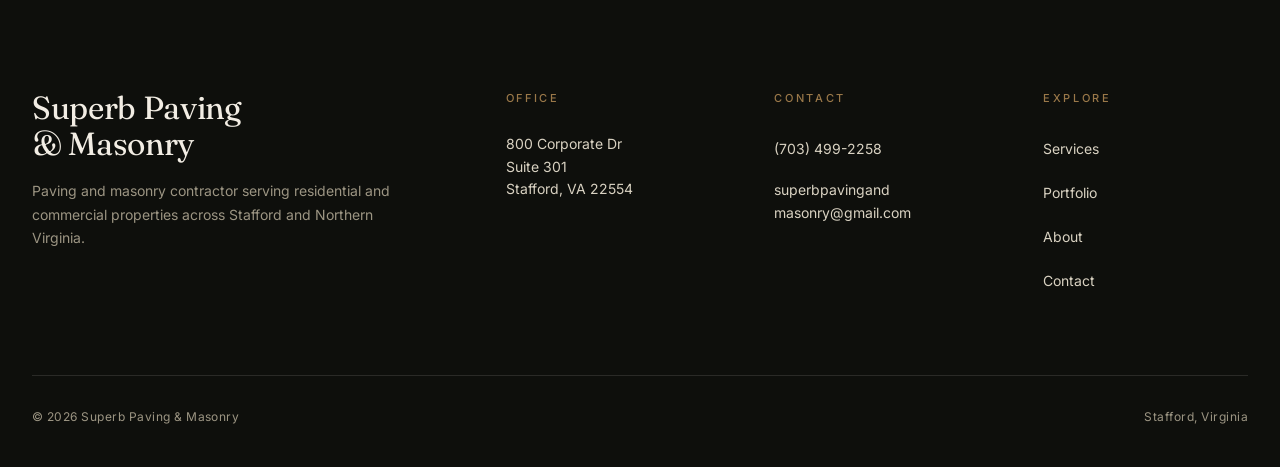
==== commit f5a9e649: "Add 5-star reviews and satisfaction guarantee trust signals - New trust-strip section between hero a" ====
--- a/about.html
+++ b/about.html
@@ -114,11 +114,38 @@
 <!-- PAGE HERO -->
 <section class="page-hero" style="--bg:url('img/serv_0003.jpg')">
   <div class="container">
+    <div class="guarantee-callout"><span class="check">✓</span> Satisfaction Guaranteed · 5-Star Rated</div>
     <div class="crumbs"><a href="index.html">Home</a><span>·</span><span>About</span></div>
     <h1>We don't just build — <em>we build relationships.</em></h1>
     <p class="lede">Superb Paving & Masonry is a Stafford, Virginia paving and masonry contractor serving residential and commercial clients across Northern Virginia. Our reputation is built on trust, reliability, and outstanding craftsmanship.</p>
   </div>
 </section>
+
+<!-- TRUST STRIP -->
+<section class="trust-strip">
+  <div class="container">
+    <div class="trust-row">
+      <div class="trust-item">
+        <div class="trust-stars" aria-label="5 star rated">★★★★★</div>
+        <div class="trust-label">5-Star Reviews</div>
+      </div>
+      <div class="trust-item">
+        <div class="trust-mark">✓</div>
+        <div class="trust-label">Satisfaction <strong>Guaranteed</strong></div>
+      </div>
+      <div class="trust-item">
+        <div class="trust-mark">◯</div>
+        <div class="trust-label">Licensed &amp; Insured</div>
+      </div>
+      <div class="trust-item">
+        <div class="trust-mark">→</div>
+        <div class="trust-label">Free On-Site Estimates</div>
+      </div>
+    </div>
+  </div>
+</section>
+
+
 
 <!-- INTRO -->
 <section class="about-intro">
@@ -266,6 +293,7 @@
 <!-- CTA -->
 <section class="cta" style="--bg:url('img/serv_0002.jpg')">
   <div class="cta-inner">
+    <div class="guarantee-callout"><span class="check">✓</span> 100% Satisfaction Guaranteed</div>
     <span class="eyebrow" style="color:#E8C99B">Let's get started</span>
     <h2>Get a <em>free estimate</em> for your project.</h2>
     <p>Tell us about what you want built. We'll come to your property, walk it with you, and follow up with a written quote.</p>
--- a/styles.css
+++ b/styles.css
@@ -252,6 +252,62 @@
 .page-hero .crumbs a{color:#D9D2C2}
 .page-hero .crumbs a:hover{color:var(--bone)}
 .page-hero .crumbs::before{content:"";display:inline-block;width:24px;height:1px;background:var(--bronze)}
+
+/* ============================================================
+   Trust strip — 5-star rated, satisfaction guaranteed, etc.
+   Sits between the hero and the next section on every page.
+   ============================================================ */
+.trust-strip{
+  background:var(--paper);
+  border-top:1px solid var(--rule);
+  border-bottom:1px solid var(--rule);
+  padding:28px 0;
+}
+.trust-row{
+  display:grid;grid-template-columns:repeat(4,1fr);
+  gap:24px;align-items:center;
+}
+.trust-item{
+  display:flex;flex-direction:column;align-items:center;text-align:center;gap:8px;
+  padding:0 12px;
+}
+.trust-item + .trust-item{border-left:1px solid var(--rule)}
+.trust-stars{
+  font-size:22px;color:var(--bronze);letter-spacing:.1em;line-height:1;
+}
+.trust-mark{
+  font-family:var(--serif);font-style:italic;font-size:26px;
+  color:var(--bronze);line-height:1;font-weight:300;
+}
+.trust-label{
+  font-family:var(--sans);font-size:11px;
+  letter-spacing:.2em;text-transform:uppercase;
+  color:var(--ink);font-weight:500;
+}
+.trust-label strong{color:var(--ink);font-weight:600}
+@media (max-width:780px){
+  .trust-row{grid-template-columns:1fr 1fr;gap:24px 8px}
+  .trust-item + .trust-item{border-left:none}
+  .trust-item:nth-child(3),.trust-item:nth-child(4){border-top:1px solid var(--rule);padding-top:24px}
+  .trust-stars{font-size:18px}
+  .trust-mark{font-size:22px}
+  .trust-label{font-size:10px;letter-spacing:.16em}
+}
+
+/* Satisfaction guarantee callout — pill chip for hero/CTA reinforcement */
+.guarantee-callout{
+  display:inline-flex;align-items:center;gap:12px;
+  padding:10px 18px;border:1px solid rgba(232,201,155,.45);border-radius:999px;
+  font-size:11px;letter-spacing:.22em;text-transform:uppercase;font-weight:500;
+  color:#E8C99B;
+  margin-bottom:24px;
+  background:rgba(232,201,155,.06);
+}
+.guarantee-callout .check{
+  width:16px;height:16px;border-radius:50%;
+  background:#E8C99B;color:var(--ink);
+  display:inline-grid;place-items:center;font-size:10px;font-weight:700;
+}
 
 /* ============================================================
    Values band
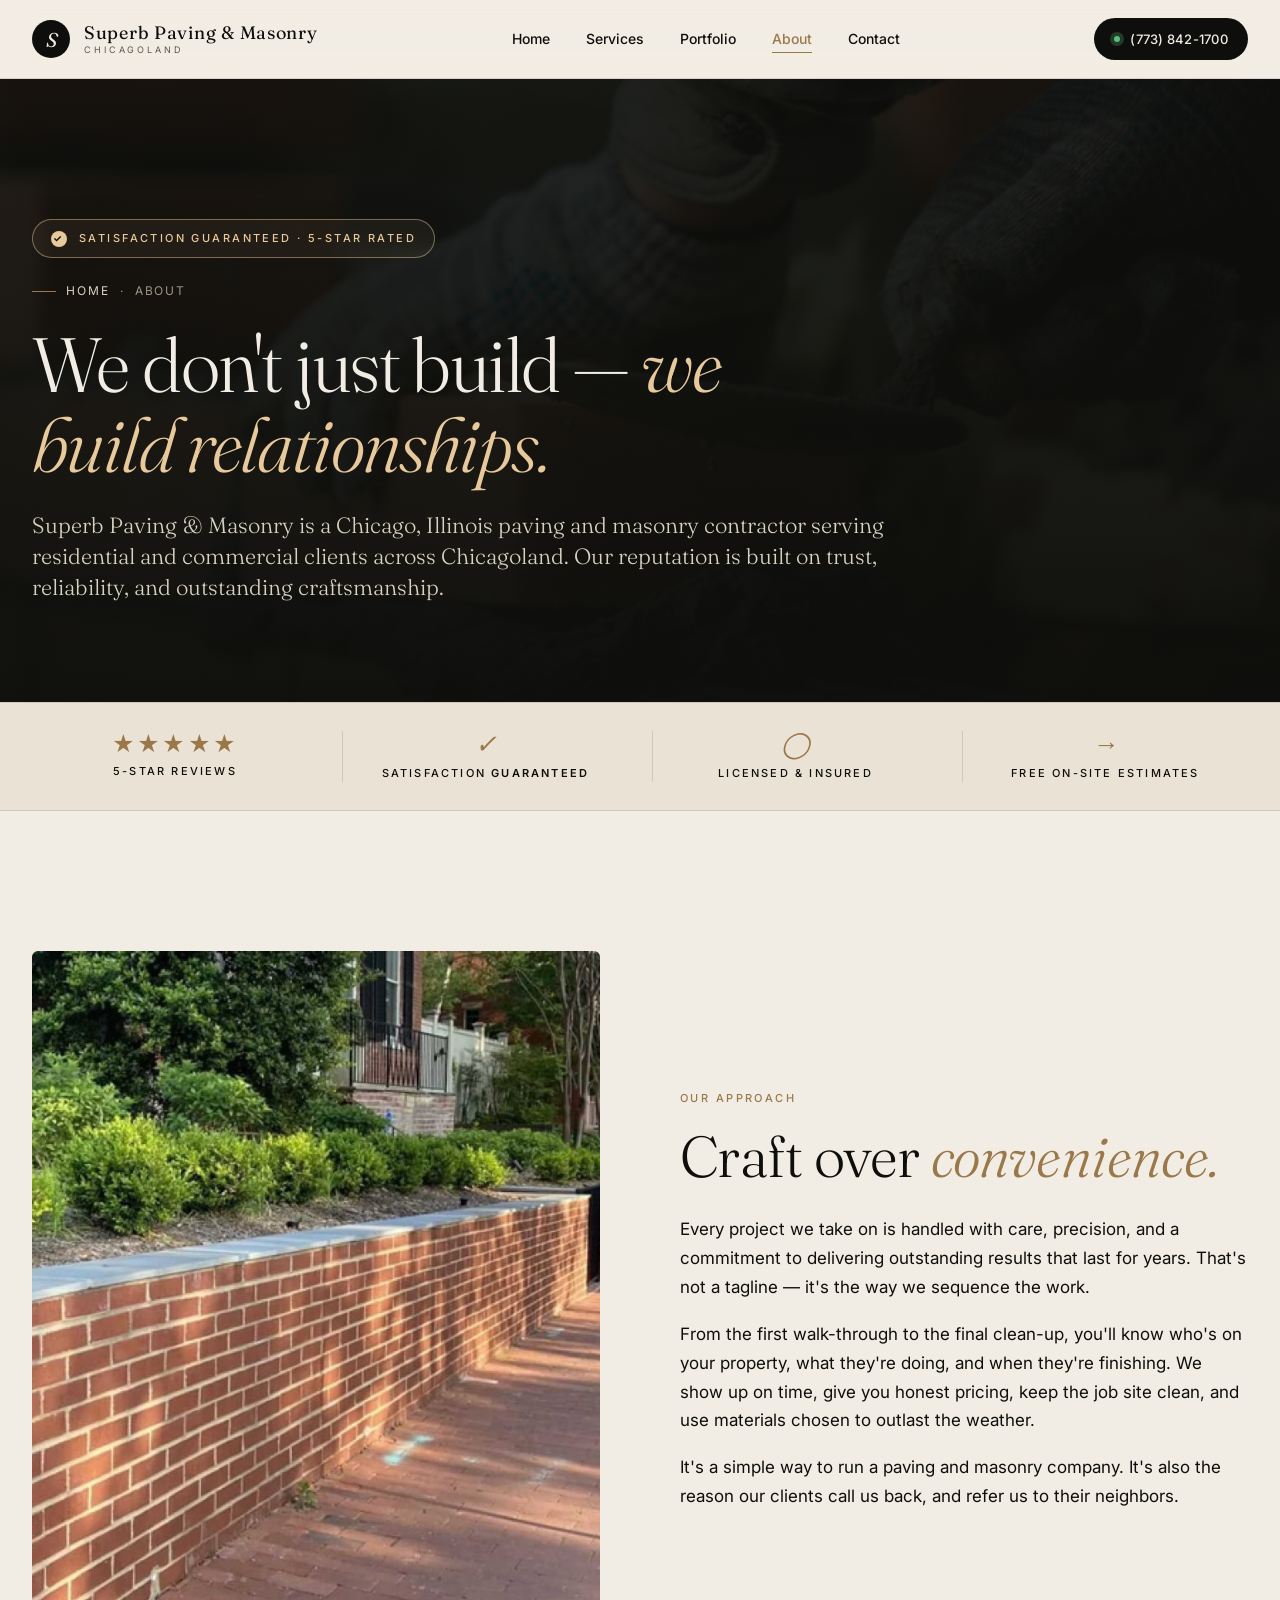
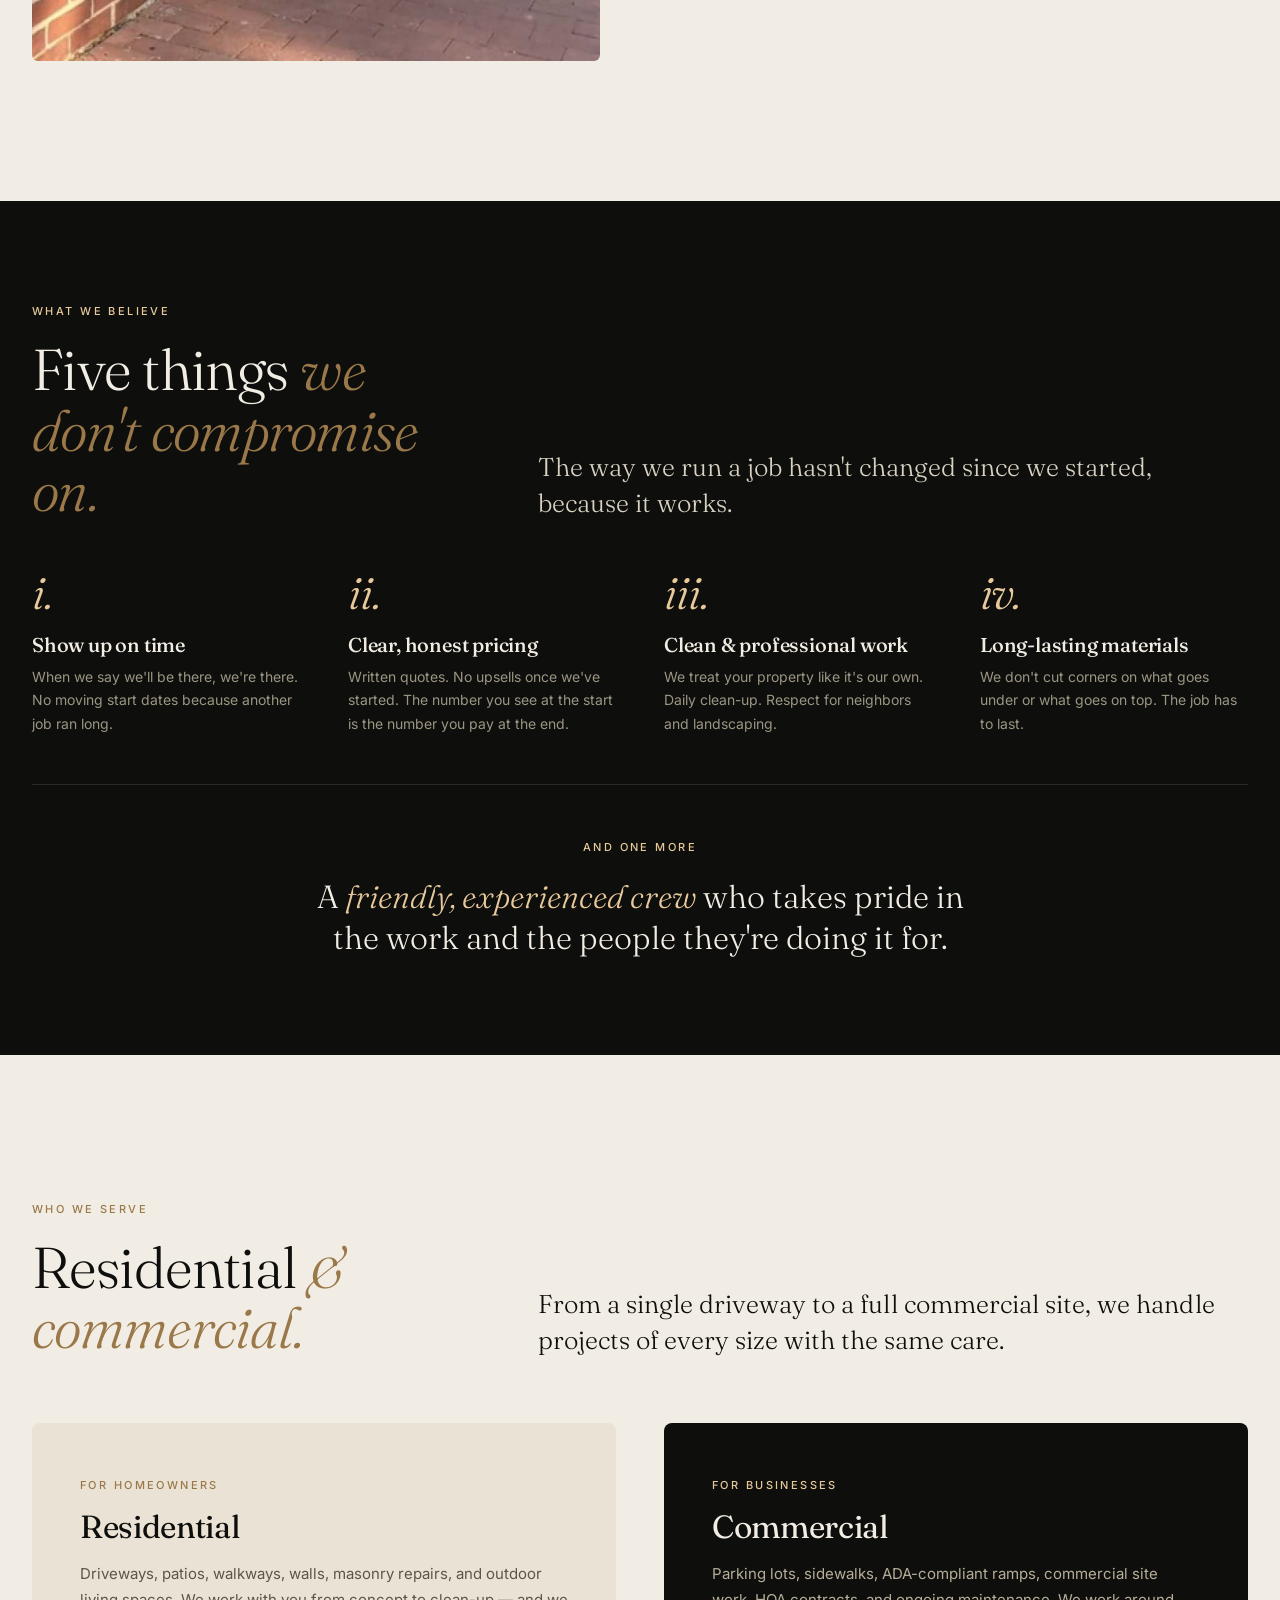
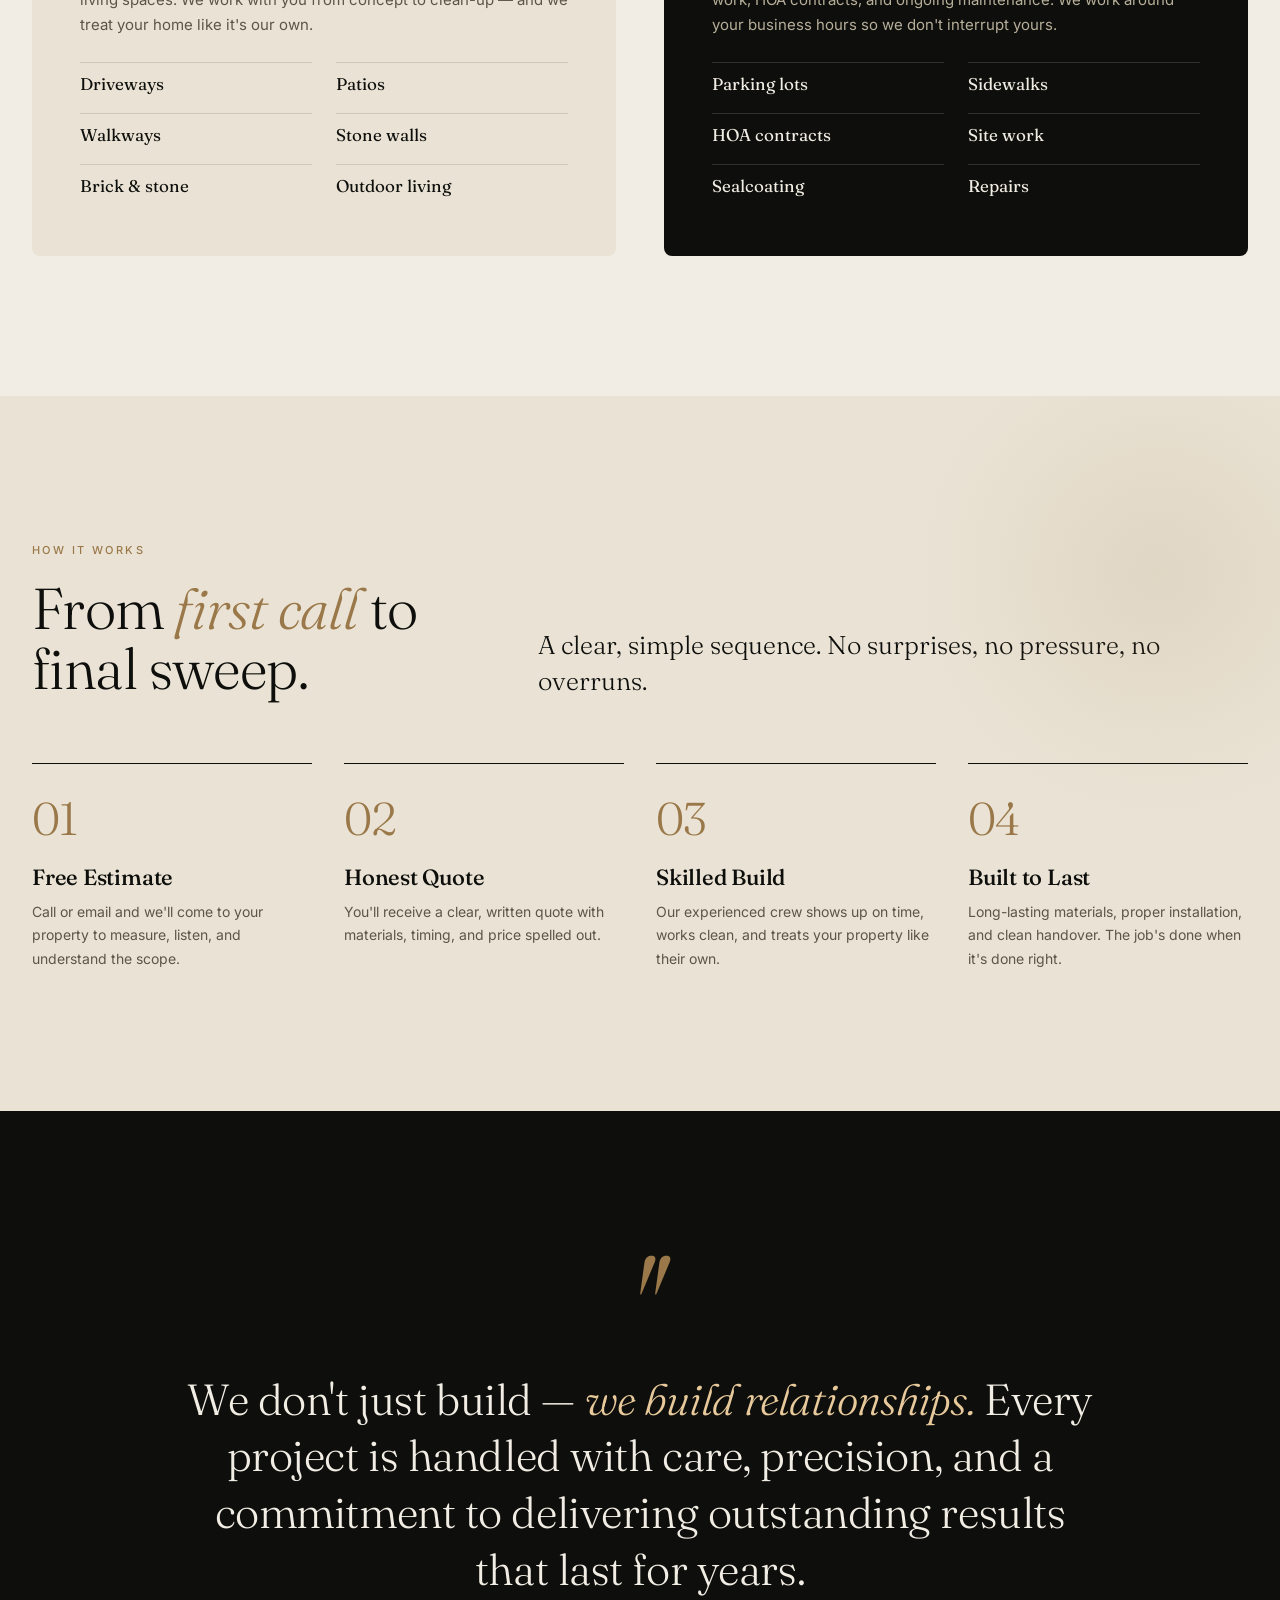
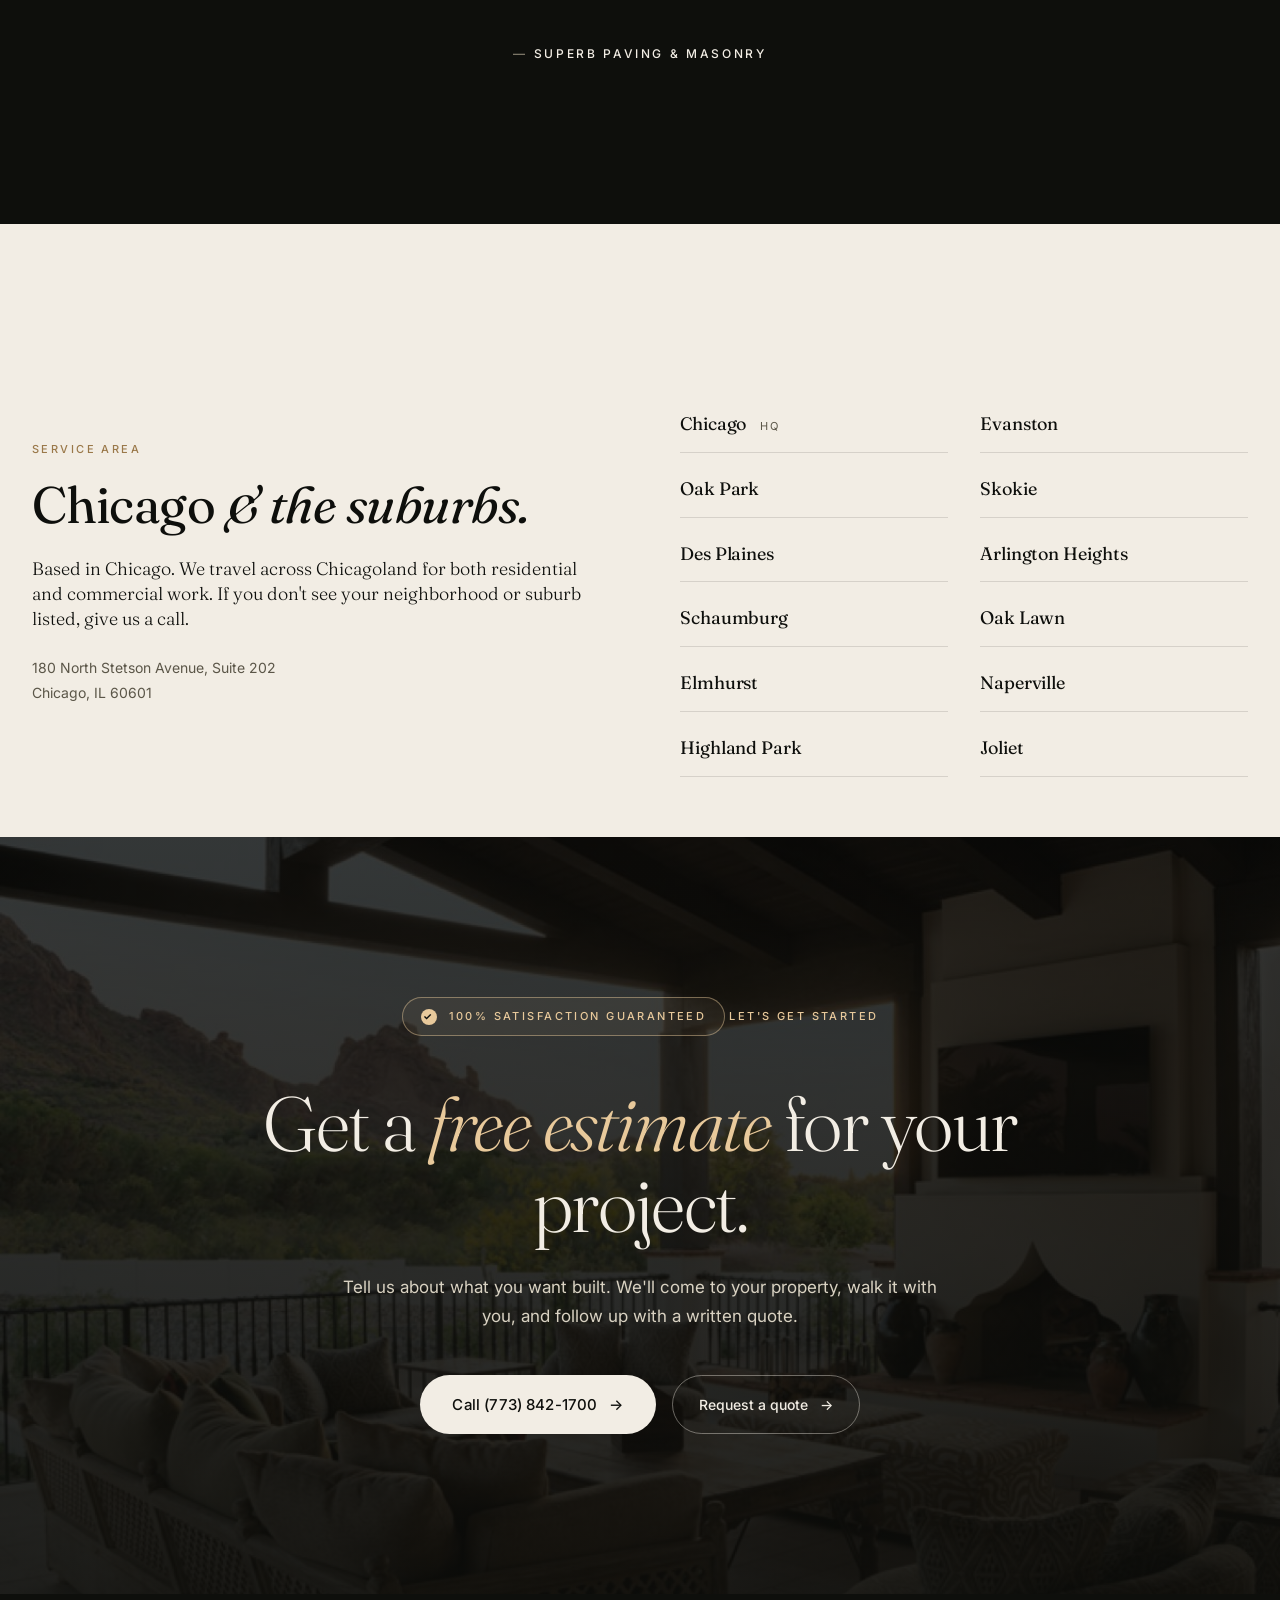
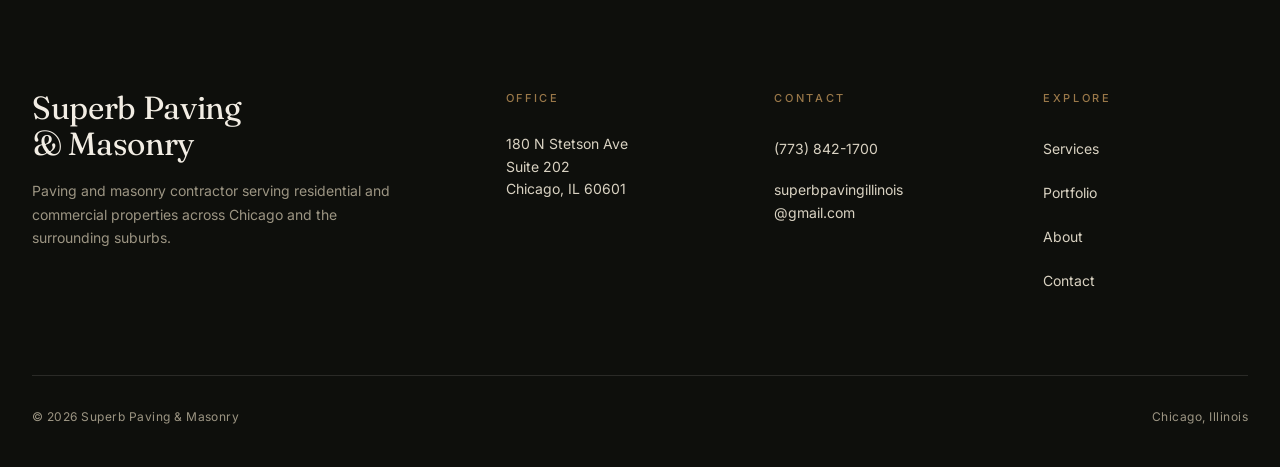
==== commit 812d290f: "feat: relocate site from Stafford, VA to Chicago, IL The business moved. Updates NAP (phone, email, " ====
--- a/about.html
+++ b/about.html
@@ -3,8 +3,8 @@
 <head>
 <meta charset="utf-8" />
 <meta name="viewport" content="width=device-width,initial-scale=1" />
-<title>About Superb Paving & Masonry | Stafford, VA Contractor</title>
-<meta name="description" content="Stafford, Virginia paving and masonry contractor. Family-friendly crew, honest pricing, lasting materials. Serving residential and commercial clients across Northern VA." />
+<title>About Superb Paving & Masonry | Chicago, IL Contractor</title>
+<meta name="description" content="Chicago, Illinois paving and masonry contractor. Family-friendly crew, honest pricing, lasting materials. Serving homes and businesses across Chicagoland." />
 <link rel="preconnect" href="https://fonts.googleapis.com">
 <link rel="preconnect" href="https://fonts.gstatic.com" crossorigin>
 <link href="https://fonts.googleapis.com/css2?family=Fraunces:opsz,wght@9..144,300;9..144,400;9..144,500;9..144,600;9..144,700&family=Inter:wght@300;400;500;600&display=swap" rel="stylesheet">
@@ -15,14 +15,14 @@
 <meta property="og:url" content="https://www.superbpavingmasonry.com/about.html">
 <meta property="og:image" content="https://www.superbpavingmasonry.com/img/serv_0003.jpg">
 <meta name="twitter:card" content="summary_large_image">
-<meta name="twitter:title" content="About Superb Paving & Masonry | Stafford, VA Contractor">
-<meta name="twitter:description" content="Stafford, Virginia paving and masonry contractor. Family-friendly crew, honest pricing, lasting materials. Serving residential and commercial clients across Northern VA.">
+<meta name="twitter:title" content="About Superb Paving & Masonry | Chicago, IL Contractor">
+<meta name="twitter:description" content="Chicago, Illinois paving and masonry contractor. Family-friendly crew, honest pricing, lasting materials. Serving homes and businesses across Chicagoland.">
 <meta name="twitter:image" content="https://www.superbpavingmasonry.com/img/serv_0003.jpg">
 <meta name="theme-color" content="#0E0F0C">
-<meta name="geo.region" content="US-VA">
-<meta name="geo.placename" content="Stafford">
-<meta name="geo.position" content="38.4221;-77.4083">
-<meta name="ICBM" content="38.4221, -77.4083">
+<meta name="geo.region" content="US-IL">
+<meta name="geo.placename" content="Chicago">
+<meta name="geo.position" content="41.8858;-87.6216">
+<meta name="ICBM" content="41.8858, -87.6216">
 <link rel="icon" type="image/svg+xml" href="favicon.svg">
 <link rel="apple-touch-icon" href="apple-touch-icon.png">
 <script type="application/ld+json">
@@ -32,38 +32,38 @@
   "@id": "https://www.superbpavingmasonry.com/#business",
   "name": "Superb Paving & Masonry",
   "alternateName": "Superb Paving and Masonry",
-  "description": "Paving and masonry contractor serving residential and commercial properties across Stafford and Northern Virginia. Specializing in driveways, patios, walkways, brick and stone work, retaining walls, and concrete.",
+  "description": "Paving and masonry contractor serving residential and commercial properties across Chicago and the surrounding suburbs. Specializing in driveways, patios, walkways, brick and stone work, retaining walls, and concrete.",
   "url": "https://www.superbpavingmasonry.com/",
-  "telephone": "+1-703-499-2258",
-  "email": "superbpavingandmasonry@gmail.com",
+  "telephone": "+1-773-842-1700",
+  "email": "superbpavingillinois@gmail.com",
   "image": "https://www.superbpavingmasonry.com/img/home.jpg",
   "priceRange": "$$",
   "address": {
     "@type": "PostalAddress",
-    "streetAddress": "800 Corporate Drive, Suite 301",
-    "addressLocality": "Stafford",
-    "addressRegion": "VA",
-    "postalCode": "22554",
+    "streetAddress": "180 North Stetson Avenue, Suite 202",
+    "addressLocality": "Chicago",
+    "addressRegion": "IL",
+    "postalCode": "60601",
     "addressCountry": "US"
   },
   "geo": {
     "@type": "GeoCoordinates",
-    "latitude": 38.4221,
-    "longitude": -77.4083
+    "latitude": 41.8858,
+    "longitude": -87.6216
   },
   "areaServed": [
-    {"@type":"City","name":"Stafford","containedInPlace":{"@type":"State","name":"Virginia"}},
-    {"@type":"City","name":"Fredericksburg","containedInPlace":{"@type":"State","name":"Virginia"}},
-    {"@type":"City","name":"Quantico","containedInPlace":{"@type":"State","name":"Virginia"}},
-    {"@type":"City","name":"Woodbridge","containedInPlace":{"@type":"State","name":"Virginia"}},
-    {"@type":"City","name":"Manassas","containedInPlace":{"@type":"State","name":"Virginia"}},
-    {"@type":"City","name":"Fairfax","containedInPlace":{"@type":"State","name":"Virginia"}},
-    {"@type":"City","name":"Alexandria","containedInPlace":{"@type":"State","name":"Virginia"}},
-    {"@type":"City","name":"Arlington","containedInPlace":{"@type":"State","name":"Virginia"}},
-    {"@type":"City","name":"Springfield","containedInPlace":{"@type":"State","name":"Virginia"}},
-    {"@type":"City","name":"Burke","containedInPlace":{"@type":"State","name":"Virginia"}},
-    {"@type":"City","name":"Dale City","containedInPlace":{"@type":"State","name":"Virginia"}},
-    {"@type":"City","name":"Dumfries","containedInPlace":{"@type":"State","name":"Virginia"}}
+    {"@type":"City","name":"Chicago","containedInPlace":{"@type":"State","name":"Illinois"}},
+    {"@type":"City","name":"Evanston","containedInPlace":{"@type":"State","name":"Illinois"}},
+    {"@type":"City","name":"Oak Park","containedInPlace":{"@type":"State","name":"Illinois"}},
+    {"@type":"City","name":"Skokie","containedInPlace":{"@type":"State","name":"Illinois"}},
+    {"@type":"City","name":"Des Plaines","containedInPlace":{"@type":"State","name":"Illinois"}},
+    {"@type":"City","name":"Arlington Heights","containedInPlace":{"@type":"State","name":"Illinois"}},
+    {"@type":"City","name":"Schaumburg","containedInPlace":{"@type":"State","name":"Illinois"}},
+    {"@type":"City","name":"Oak Lawn","containedInPlace":{"@type":"State","name":"Illinois"}},
+    {"@type":"City","name":"Elmhurst","containedInPlace":{"@type":"State","name":"Illinois"}},
+    {"@type":"City","name":"Naperville","containedInPlace":{"@type":"State","name":"Illinois"}},
+    {"@type":"City","name":"Highland Park","containedInPlace":{"@type":"State","name":"Illinois"}},
+    {"@type":"City","name":"Joliet","containedInPlace":{"@type":"State","name":"Illinois"}}
   ],
   "openingHoursSpecification": [
     {"@type":"OpeningHoursSpecification","dayOfWeek":["Monday","Tuesday","Wednesday","Thursday","Friday"],"opens":"08:00","closes":"18:00"},
@@ -95,7 +95,7 @@
   <div class="nav-inner">
     <a href="index.html" class="brand" aria-label="Home">
       <div class="brand-mark">S</div>
-      <div class="brand-name">Superb Paving & Masonry<small>Stafford · Northern Virginia</small></div>
+      <div class="brand-name">Superb Paving & Masonry<small>Chicagoland</small></div>
     </a>
     <nav>
       <ul class="nav-links">
@@ -106,7 +106,7 @@
         <li><a href="contact.html">Contact</a></li>
       </ul>
     </nav>
-    <a href="tel:7034992258" class="nav-cta"><span class="dot"></span> <span>(703) 499-2258</span></a>
+    <a href="tel:7738421700" class="nav-cta"><span class="dot"></span> <span>(773) 842-1700</span></a>
     <button class="nav-toggle" aria-label="Open menu"><span></span></button>
   </div>
 </header>
@@ -117,7 +117,7 @@
     <div class="guarantee-callout"><span class="check">✓</span> Satisfaction Guaranteed · 5-Star Rated</div>
     <div class="crumbs"><a href="index.html">Home</a><span>·</span><span>About</span></div>
     <h1>We don't just build — <em>we build relationships.</em></h1>
-    <p class="lede">Superb Paving & Masonry is a Stafford, Virginia paving and masonry contractor serving residential and commercial clients across Northern Virginia. Our reputation is built on trust, reliability, and outstanding craftsmanship.</p>
+    <p class="lede">Superb Paving & Masonry is a Chicago, Illinois paving and masonry contractor serving residential and commercial clients across Chicagoland. Our reputation is built on trust, reliability, and outstanding craftsmanship.</p>
   </div>
 </section>
 
@@ -266,24 +266,24 @@
     <div class="area-grid">
       <div class="reveal">
         <span class="eyebrow">Service area</span>
-        <h2 style="margin-top:18px;font-size:clamp(36px,4vw,56px)">Stafford <em>& Northern Virginia.</em></h2>
-        <p class="lede" style="margin-top:24px;font-size:18px">Based in Stafford. We travel across Northern Virginia for both residential and commercial work. If you're nearby and don't see your town listed, give us a call.</p>
-        <p style="margin-top:24px;font-size:14px;color:var(--muted);line-height:1.8">800 Corporate Drive, Suite 301<br>Stafford, VA 22554</p>
+        <h2 style="margin-top:18px;font-size:clamp(36px,4vw,56px)">Chicago <em>&amp; the suburbs.</em></h2>
+        <p class="lede" style="margin-top:24px;font-size:18px">Based in Chicago. We travel across Chicagoland for both residential and commercial work. If you don't see your neighborhood or suburb listed, give us a call.</p>
+        <p style="margin-top:24px;font-size:14px;color:var(--muted);line-height:1.8">180 North Stetson Avenue, Suite 202<br>Chicago, IL 60601</p>
       </div>
       <div class="reveal">
         <div class="area-list">
-          <span>Stafford <small>HQ</small></span>
-          <span>Fredericksburg</span>
-          <span>Quantico</span>
-          <span>Woodbridge</span>
-          <span>Manassas</span>
-          <span>Fairfax</span>
-          <span>Alexandria</span>
-          <span>Arlington</span>
-          <span>Springfield</span>
-          <span>Burke</span>
-          <span>Dale City</span>
-          <span>Dumfries</span>
+          <span>Chicago <small>HQ</small></span>
+          <span>Evanston</span>
+          <span>Oak Park</span>
+          <span>Skokie</span>
+          <span>Des Plaines</span>
+          <span>Arlington Heights</span>
+          <span>Schaumburg</span>
+          <span>Oak Lawn</span>
+          <span>Elmhurst</span>
+          <span>Naperville</span>
+          <span>Highland Park</span>
+          <span>Joliet</span>
         </div>
       </div>
     </div>
@@ -298,7 +298,7 @@
     <h2>Get a <em>free estimate</em> for your project.</h2>
     <p>Tell us about what you want built. We'll come to your property, walk it with you, and follow up with a written quote.</p>
     <div style="display:flex;gap:16px;justify-content:center;flex-wrap:wrap">
-      <a href="tel:7034992258" class="btn-primary">Call (703) 499-2258 <span class="arrow">→</span></a>
+      <a href="tel:7738421700" class="btn-primary">Call (773) 842-1700 <span class="arrow">→</span></a>
       <a href="contact.html" class="btn-ghost">Request a quote <span class="arrow">→</span></a>
     </div>
   </div>
@@ -310,13 +310,13 @@
     <div class="ft-grid">
       <div class="ft-brand">
         <h3>Superb Paving<br>& Masonry</h3>
-        <p>Paving and masonry contractor serving residential and commercial properties across Stafford and Northern Virginia.</p>
-      </div>
-      <div class="ft-col"><h5>Office</h5><p>800 Corporate Dr<br>Suite 301<br>Stafford, VA 22554</p></div>
-      <div class="ft-col"><h5>Contact</h5><a href="tel:7034992258">(703) 499-2258</a><a href="mailto:superbpavingandmasonry@gmail.com">superbpavingand<br>masonry@gmail.com</a></div>
+        <p>Paving and masonry contractor serving residential and commercial properties across Chicago and the surrounding suburbs.</p>
+      </div>
+      <div class="ft-col"><h5>Office</h5><p>180 N Stetson Ave<br>Suite 202<br>Chicago, IL 60601</p></div>
+      <div class="ft-col"><h5>Contact</h5><a href="tel:7738421700">(773) 842-1700</a><a href="mailto:superbpavingillinois@gmail.com">superbpavingillinois<br>@gmail.com</a></div>
       <div class="ft-col"><h5>Explore</h5><a href="services.html">Services</a><a href="portfolio.html">Portfolio</a><a href="about.html">About</a><a href="contact.html">Contact</a></div>
     </div>
-    <div class="ft-bottom"><div>© 2026 Superb Paving & Masonry</div><div>Stafford, Virginia</div></div>
+    <div class="ft-bottom"><div>© 2026 Superb Paving & Masonry</div><div>Chicago, Illinois</div></div>
   </div>
 </footer>
 
